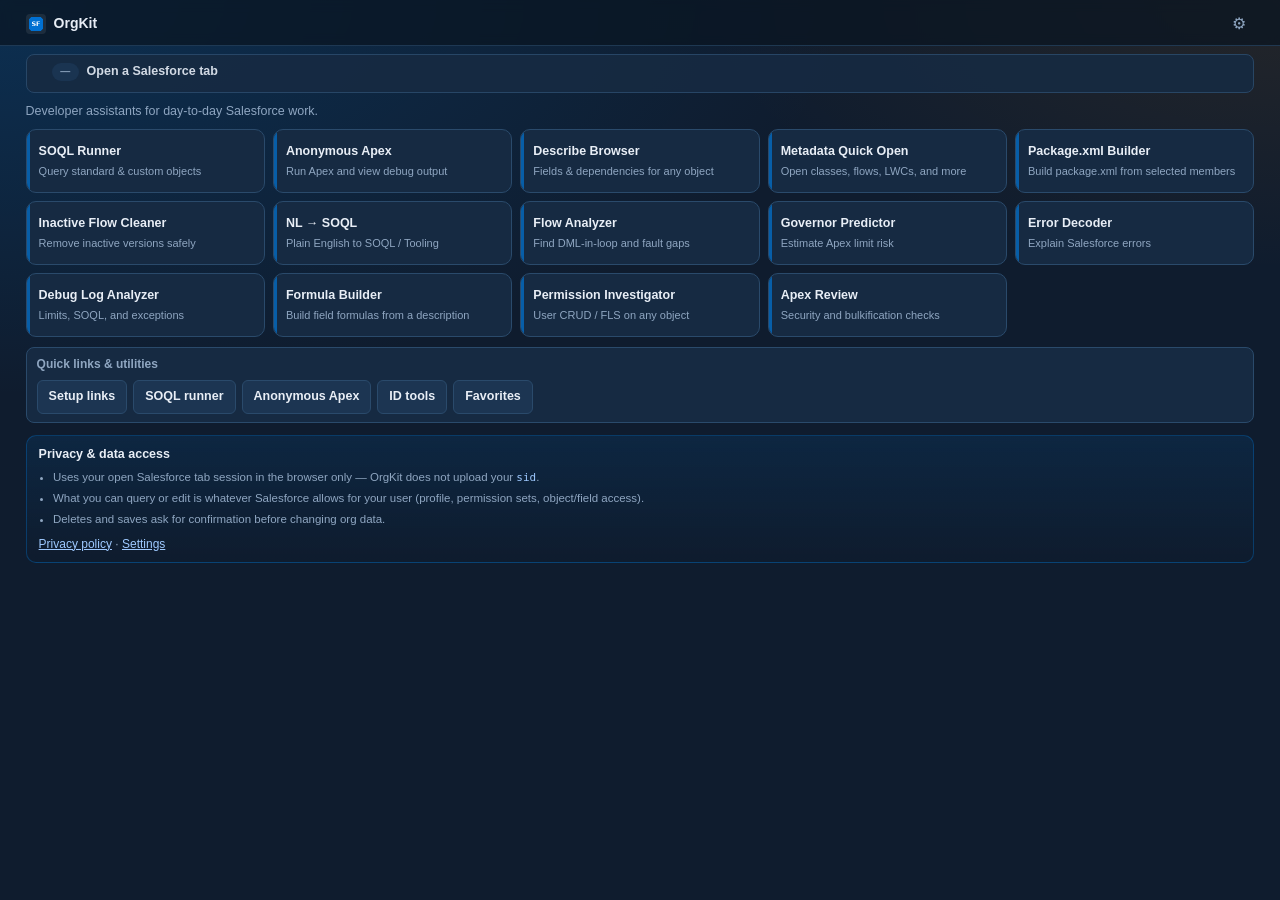
==== extension/app/index.html @ 4323278f "Open OrgKit from app/index.html instead of popup/popup.html. Gives a cleaner chrome-extension URL an" ====
<!DOCTYPE html>
<html lang="en">
<head>
  <meta charset="UTF-8" />
  <meta name="viewport" content="width=device-width, initial-scale=1" />
  <title>OrgKit</title>
  <link rel="icon" href="../icons/icon32.png" />
  <link rel="stylesheet" href="app.css" />
</head>
<body>
  <header class="header">
    <button type="button" class="icon-btn hidden" id="backBtn" title="Back">←</button>
    <div class="brand">
      <img src="../icons/icon32.png" alt="" width="20" height="20" />
      <span id="headerTitle">OrgKit</span>
    </div>
    <button type="button" class="icon-btn" id="openOptions" title="Settings">⚙</button>
  </header>

  <section id="orgBanner" class="org-banner muted">
    <div class="org-top">
      <span id="envPill" class="pill">—</span>
      <span id="orgHost" class="org-host">Open a Salesforce tab</span>
    </div>
    <div id="orgMeta" class="org-meta"></div>
  </section>

  <!-- HOME HUB -->
  <section id="view-home" class="view active">
    <p class="lede">Developer assistants for day-to-day Salesforce work.</p>
    <div class="feature-grid" id="featureGrid"></div>
    <div class="extras">
      <div class="label" style="margin-top:0">Quick links &amp; utilities</div>
      <div class="util-row">
        <button type="button" class="btn" data-open="links">Setup links</button>
        <button type="button" class="btn" data-open="soql-run">SOQL runner</button>
        <button type="button" class="btn" data-open="anon-apex">Anonymous Apex</button>
        <button type="button" class="btn" data-open="ids">ID tools</button>
        <button type="button" class="btn" data-open="favs">Favorites</button>
      </div>
    </div>
    <div class="trust-card">
      <strong>Privacy &amp; data access</strong>
      <ul>
        <li>Uses your open Salesforce tab session in the browser only — OrgKit does not upload your <code>sid</code>.</li>
        <li>What you can query or edit is whatever Salesforce allows for your user (profile, permission sets, object/field access).</li>
        <li>Deletes and saves ask for confirmation before changing org data.</li>
      </ul>
      <p class="trust-links">
        <a href="../privacy.html" target="_blank" rel="noopener">Privacy policy</a>
        ·
        <button type="button" class="linkish" id="homeOpenSettings">Settings</button>
      </p>
    </div>
  </section>

  <!-- FEATURE: NL SOQL -->
  <section id="view-nl-soql" class="view">
    <div class="row wrap" style="margin-bottom:8px">
      <label class="label tight" for="nlApiMode">API</label>
      <select id="nlApiMode" class="select" title="Standard objects / custom metadata, or Tooling API">
        <option value="rest">Standard / CMDT</option>
        <option value="tooling">Tooling API</option>
      </select>
    </div>
    <label class="label" for="nlInput">Describe the data you need</label>
    <textarea id="nlInput" class="textarea" rows="3" placeholder="Show recent records for an object"></textarea>
    <p class="hint">
      Works with standard objects, custom objects (__c), and custom metadata (__mdt). Tooling mode matches ApexClass, FlowDefinition, Flow versions, and other Tooling entities. Results respect your Salesforce permissions.
    </p>
    <div class="row">
      <button type="button" class="btn primary" id="genSoql">Generate SOQL</button>
      <button type="button" class="btn" id="runGenSoql">Run</button>
      <button type="button" class="btn" id="copyGenSoql">Copy SOQL</button>
    </div>
    <pre id="nlSoqlOut" class="result"></pre>
    <div id="nlQueryPanel" class="query-panel hidden" data-query-panel="nl">
      <div class="query-toolbar">
        <span class="query-meta" data-query-meta></span>
        <button type="button" class="btn" data-export="sheets">Copy for Sheets</button>
        <button type="button" class="btn" data-export="excel">Export Excel</button>
        <button type="button" class="btn ghost" data-export="csv">CSV</button>
        <button type="button" class="btn ghost" data-export="json">JSON</button>
      </div>
      <div class="query-table-wrap" data-query-table></div>
    </div>
    <div id="nlQueryStatus" class="query-status"></div>
  </section>

  <!-- FEATURE: Flow Analyzer -->
  <section id="view-flow" class="view">
    <div class="row">
      <button type="button" class="btn primary" id="loadFlows">Load flows from org</button>
      <button type="button" class="btn" id="analyzeFlowPaste">Analyze paste</button>
    </div>
    <textarea id="flowPaste" class="textarea" rows="4" placeholder="Optional: paste Flow JSON/XML metadata"></textarea>
    <div id="flowOut" class="report"></div>
  </section>

  <!-- FEATURE: Governor -->
  <section id="view-governor" class="view">
    <div class="row wrap">
      <button type="button" class="btn" id="loadOrgLimits">Load org limits</button>
      <span id="orgLimitsStatus" class="hint" style="margin:0"></span>
    </div>
    <div id="orgLimitsOut" class="report"></div>
    <label class="label" for="govInput">Paste Apex (or describe the transaction)</label>
    <textarea id="govInput" class="textarea" rows="8" placeholder="for (SObject record : records) {&#10;  List&lt;SObject&gt; related = [SELECT Id FROM Related__c WHERE ParentId__c = :record.Id];&#10;}"></textarea>
    <button type="button" class="btn primary block" id="runGovernor">Predict code limits</button>
    <div id="govOut" class="report"></div>
  </section>

  <!-- FEATURE: Error Decoder -->
  <section id="view-errors" class="view">
    <label class="label" for="errInput">Paste Salesforce error</label>
    <textarea id="errInput" class="textarea" rows="5" placeholder="System.DmlException: Update failed... UNABLE_TO_LOCK_ROW..."></textarea>
    <div class="row">
      <button type="button" class="btn primary" id="decodeErr">Decode</button>
      <button type="button" class="btn" id="decodeErrAi">Decode + AI</button>
    </div>
    <div id="errOut" class="report"></div>
  </section>

  <!-- FEATURE: Debug Log -->
  <section id="view-logs" class="view">
    <label class="label" for="logInput">Paste debug log</label>
    <textarea id="logInput" class="textarea" rows="8" placeholder="64.0 APEX_CODE,DEBUG;...&#10;Number of SOQL queries: 42 out of 100"></textarea>
    <button type="button" class="btn primary block" id="analyzeLog">Analyze log</button>
    <div id="logOut" class="report"></div>
  </section>

  <!-- FEATURE: Formula -->
  <section id="view-formula" class="view">
    <label class="label" for="formulaInput">Describe the formula</label>
    <textarea id="formulaInput" class="textarea" rows="3" placeholder="Checkbox true when status is open or priority is high"></textarea>
    <div class="row">
      <button type="button" class="btn primary" id="buildFormula">Build</button>
      <button type="button" class="btn" id="copyFormula">Copy</button>
    </div>
    <pre id="formulaOut" class="result"></pre>
    <div id="formulaHelpers" class="helpers"></div>
  </section>

  <!-- FEATURE: Permissions -->
  <section id="view-perms" class="view">
    <label class="label" for="permUser">Username or User Id</label>
    <input id="permUser" class="input" placeholder="user@example.com" />
    <label class="label" for="permObject">Object API name</label>
    <input id="permObject" class="input" list="permObjectList" placeholder="Standard or custom object API name" autocomplete="off" />
    <datalist id="permObjectList"></datalist>
    <p class="hint">Supports standard and custom objects (__c). Type to search the org object list.</p>
    <button type="button" class="btn primary block" id="investigatePerms">Investigate</button>
    <div id="permOut" class="report"></div>
  </section>

  <!-- FEATURE: Apex Review -->
  <section id="view-apex" class="view">
    <label class="label" for="apexClassSearch">Load class from org</label>
    <div class="row">
      <input type="search" id="apexClassSearch" class="input grow" placeholder="Search Apex class name…" />
      <button type="button" class="btn" id="searchApexClasses">Search</button>
    </div>
    <div id="apexClassList" class="package-members"></div>
    <div id="apexClassStatus" class="hint"></div>
    <label class="label" for="apexInput">Apex source</label>
    <textarea id="apexInput" class="textarea" rows="8" placeholder="Select a class above, or paste Apex here…"></textarea>
    <button type="button" class="btn primary block" id="reviewApex">Review</button>
    <div id="apexOut" class="report"></div>
  </section>

  <!-- FEATURE: Describe Browser -->
  <section id="view-describe" class="view">
    <div class="row" style="position:relative">
      <div class="soql-editor grow" style="flex:1;min-width:0">
        <input type="search" id="describeObjectSearch" class="input grow" list="describeObjectList" placeholder="Search standard or custom object…" autocomplete="off" style="width:100%" />
        <div id="describeObjectSuggest" class="soql-suggest hidden" role="listbox" aria-label="Object suggestions"></div>
      </div>
      <button type="button" class="btn primary" id="loadDescribe">Describe</button>
    </div>
    <datalist id="describeObjectList"></datalist>
    <p class="hint" id="describeObjectHint">Loads all org objects (including custom __c / __mdt). Search by API name or label.</p>
    <input type="search" id="describeFieldFilter" class="input" placeholder="Filter fields…" style="margin-top:8px" />
    <div id="describeSummary" class="hint"></div>
    <div id="describeFields" class="describe-list"></div>
    <div id="describeDetail" class="report"></div>
    <div id="describeDependent" class="report"></div>
  </section>

  <!-- FEATURE: Metadata Quick Open -->
  <section id="view-meta-open" class="view">
    <label class="label" for="metaType">Type (optional)</label>
    <select id="metaType" class="select block-select"></select>
    <label class="label" for="metaQuery">Search name</label>
    <div class="row">
      <input type="search" id="metaQuery" class="input grow" placeholder="Class, flow, LWC, or other metadata name…" />
      <button type="button" class="btn primary" id="searchMeta">Search</button>
    </div>
    <div id="metaResults" class="report"></div>
  </section>

  <!-- FEATURE: Package.xml Builder -->
  <section id="view-package" class="view">
    <p class="hint">Select metadata members, then generate a deployable <code>package.xml</code>.</p>
    <label class="label" for="packageType">Metadata type</label>
    <div class="row">
      <select id="packageType" class="select grow-select"></select>
      <button type="button" class="btn primary" id="loadPackageMembers">Load</button>
    </div>
    <input type="search" id="packageMemberFilter" class="input" placeholder="Filter members…" style="margin-top:8px" />
    <div id="packageMembers" class="package-members"></div>
    <div class="row wrap">
      <button type="button" class="btn" id="clearPackageSel">Clear selection</button>
      <button type="button" class="btn primary" id="genPackageXml">Generate package.xml</button>
      <button type="button" class="btn" id="copyPackageXml">Copy</button>
    </div>
    <div id="packageSelection" class="hint"></div>
    <pre id="packageXmlOut" class="result"></pre>
  </section>

  <!-- FEATURE: Inactive Flow Cleaner -->
  <section id="view-flow-clean" class="view">
    <p class="hint">
      Inactive flow versions (Draft / Obsolete / InvalidDraft) often block field deletion.
      Load them, optionally filter by field API name, then delete selected versions.
      <strong>Active versions are never deleted.</strong>
    </p>
    <label class="label" for="flowCleanObject">Object API (optional)</label>
    <input id="flowCleanObject" class="input" placeholder="MyObject__c" />
    <label class="label" for="flowCleanField">Field API name to find in flows (optional)</label>
    <input id="flowCleanField" class="input" placeholder="My_Field__c or MyObject__c.My_Field__c" />
    <div class="row wrap">
      <button type="button" class="btn primary" id="loadInactiveFlows">Load inactive versions</button>
      <button type="button" class="btn" id="scanFlowFieldRefs">Load + scan field refs</button>
    </div>
    <input type="search" id="flowCleanFilter" class="input" placeholder="Filter list…" style="margin-top:8px" />
    <div id="flowCleanList" class="package-members"></div>
    <div class="row wrap">
      <button type="button" class="btn" id="selectAllInactiveFlows">Select all</button>
      <button type="button" class="btn" id="clearInactiveFlows">Clear</button>
      <button type="button" class="btn danger" id="deleteInactiveFlows">Delete selected</button>
    </div>
    <div id="flowCleanStatus" class="hint"></div>
    <div id="flowCleanOut" class="report"></div>
  </section>

  <!-- UTIL: Links -->
  <section id="view-links" class="view">
    <input type="search" id="linkSearch" class="input" placeholder="Filter quick links…" autocomplete="off" />
    <div id="linkList" class="link-list"></div>
  </section>

  <!-- UTIL: SOQL runner + saved library -->
  <section id="view-soql-run" class="view">
    <div class="row wrap" style="margin-bottom:8px">
      <label class="label tight" for="soqlApiMode">API</label>
      <select id="soqlApiMode" class="select" title="Standard data objects or Tooling API metadata objects">
        <option value="rest">Standard objects</option>
        <option value="tooling">Tooling API</option>
      </select>
      <input
        type="search"
        id="soqlObjectHint"
        class="input grow"
        list="soqlObjectList"
        placeholder="Object API name"
        autocomplete="off"
      />
      <datalist id="soqlObjectList"></datalist>
      <button type="button" class="btn" id="soqlLoadFields" title="Load fields for autocomplete">Load fields</button>
    </div>
    <p class="hint" id="soqlAssistHint">Field suggestions appear as you type. Standard mode includes custom objects (__c) and custom metadata (__mdt). Use Tooling for metadata entities.</p>
    <label class="label" for="soqlInput">SOQL</label>
    <div class="soql-editor">
      <textarea id="soqlInput" class="textarea" rows="5" placeholder="SELECT Id, Name FROM MyObject__c LIMIT 10" spellcheck="false"></textarea>
      <div id="soqlSuggest" class="soql-suggest hidden" role="listbox" aria-label="Field suggestions"></div>
    </div>
    <div class="row wrap">
      <select id="apiVersion" class="select" title="API version"></select>
      <button type="button" class="btn primary" id="runSoql">Run query</button>
      <button type="button" class="btn" id="saveSoqlBtn">Save to library</button>
    </div>
    <div class="row wrap">
      <input type="text" id="soqlSaveName" class="input grow" placeholder="Name for saved query" maxlength="80" />
    </div>
    <div id="soqlQueryPanel" class="query-panel hidden" data-query-panel="soql">
      <div class="query-toolbar">
        <span class="query-meta" data-query-meta></span>
        <button type="button" class="btn" data-export="sheets">Copy for Sheets</button>
        <button type="button" class="btn" data-export="excel">Export Excel</button>
        <button type="button" class="btn ghost" data-export="csv">CSV</button>
        <button type="button" class="btn ghost" data-export="json">JSON</button>
      </div>
      <div class="query-table-wrap" data-query-table></div>
    </div>
    <div id="soqlQueryStatus" class="query-status"></div>

    <div class="label">Saved SOQL library</div>
    <p class="hint" id="soqlLibraryHint">Pinned and recent queries for this org. Stored locally in the browser — never includes session.</p>
    <input type="search" id="soqlLibraryFilter" class="input" placeholder="Filter saved queries…" />
    <div id="soqlLibraryList" class="package-members"></div>
  </section>

  <!-- FEATURE: Anonymous Apex -->
  <section id="view-anon-apex" class="view">
    <p class="hint">
      Runs Apex with your current org session via Tooling <code>executeAnonymous</code>.
      Debug lines need an active Trace Flag; then use Fetch debug log.
    </p>
    <label class="label" for="apexSnippet">Snippet</label>
    <select id="apexSnippet" class="select block-select"></select>
    <label class="label" for="anonApexInput">Anonymous Apex</label>
    <textarea id="anonApexInput" class="textarea" rows="10" placeholder="System.debug('hello');"></textarea>
    <div class="row wrap">
      <button type="button" class="btn primary" id="runAnonApex">Execute</button>
      <button type="button" class="btn" id="fetchAnonDebug">Fetch debug log</button>
      <button type="button" class="btn ghost" id="copyAnonApex">Copy Apex</button>
    </div>
    <div id="anonApexResult" class="report"></div>
    <pre id="anonApexDebug" class="result dim"></pre>
  </section>

  <!-- UTIL: IDs -->
  <section id="view-ids" class="view">
    <div class="row">
      <input type="text" id="idInput" class="input grow" placeholder="001…" spellcheck="false" />
      <button type="button" class="btn primary" id="openRecord">Open</button>
    </div>
    <div id="idInfo" class="id-info"></div>
    <div class="row wrap">
      <button type="button" class="btn" id="copy15">Copy 15</button>
      <button type="button" class="btn" id="copy18">Copy 18</button>
      <button type="button" class="btn" id="scanPageIds">Scan page</button>
    </div>
    <ul id="scannedIds" class="scanned"></ul>
  </section>

  <!-- UTIL: Favs -->
  <section id="view-favs" class="view">
    <div class="row"><input type="text" id="favLabel" class="input grow" placeholder="Label" /></div>
    <div class="row">
      <input type="text" id="favPath" class="input grow" placeholder="Path or full URL" />
      <button type="button" class="btn primary" id="addFav">Add</button>
    </div>
    <ul id="favList" class="fav-list"></ul>
    <button type="button" class="btn block" id="saveCurrent">Save current page</button>
  </section>

  <!-- Record detail / edit drawer -->
  <div id="recordDrawer" class="record-drawer hidden" aria-hidden="true">
    <div class="record-drawer-backdrop" data-record-close></div>
    <div class="record-drawer-panel" role="dialog" aria-labelledby="recordDrawerTitle">
      <div class="record-drawer-header">
        <div>
          <div class="label" id="recordDrawerTitle">Record</div>
          <div class="hint" id="recordDrawerSub"></div>
        </div>
        <button type="button" class="btn ghost" data-record-close title="Close">Close</button>
      </div>
      <div class="record-drawer-actions row wrap">
        <button type="button" class="btn" id="recordOpenSf">Open in Salesforce</button>
        <button type="button" class="btn primary" id="recordSave">Save changes</button>
        <button type="button" class="btn danger" id="recordDelete">Delete</button>
      </div>
      <div id="recordDrawerStatus" class="query-status"></div>
      <input type="search" id="recordFieldFilter" class="input" placeholder="Filter fields…" />
      <div id="recordFieldList" class="record-field-list"></div>
    </div>
  </div>

  <script type="module" src="app.js"></script>
</body>
</html>
---- extension/app/app.css ----
:root {
  --bg: #0f1c2e;
  --surface: #162a42;
  --surface-2: #1c3552;
  --ink: #e8eef6;
  --text: #e8eef6;
  --muted: #8fa6c1;
  --border: #2a4a6b;
  --border-strong: #3d6a96;
  --accent: #0176d3;
  --accent-hover: #1b96ff;
  --accent-soft: rgba(1, 118, 211, 0.22);
  --prod: #2e844a;
  --sandbox: #dd7a01;
  --danger: #c23934;
  --warn: #dd7a01;
  --ok: #2e844a;
  --radius: 8px;
  --shadow: 0 1px 3px rgba(0, 0, 0, 0.25);
  --font: "Segoe UI Variable", "Segoe UI", "Helvetica Neue", sans-serif;
  --mono: "Cascadia Mono", "IBM Plex Mono", "Consolas", monospace;
}

* { box-sizing: border-box; }

/* Toolbar popup default size (Chrome action popup). */
html {
  width: 800px;
  height: 600px;
}

html,
body {
  margin: 0;
  font-family: var(--font);
  font-size: 13px;
  line-height: 1.4;
  color: var(--text);
  background:
    radial-gradient(120% 80% at 0% 0%, rgba(1, 118, 211, 0.22), transparent 55%),
    radial-gradient(90% 60% at 100% 0%, rgba(221, 122, 1, 0.1), transparent 50%),
    var(--bg);
}

body {
  width: 100%;
  height: 100%;
  min-height: 600px;
  overflow: hidden;
  display: flex;
  flex-direction: column;
}

html.shell-wide {
  width: 100% !important;
  height: 100% !important;
}
html.shell-wide,
html.shell-wide body {
  min-height: 100vh;
}
html.shell-wide body {
  height: auto;
  overflow: auto;
}
html.shell-wide .feature-grid {
  grid-template-columns: repeat(auto-fill, minmax(220px, 1fr));
}
html.shell-wide .org-banner,
html.shell-wide .header,
html.shell-wide .view {
  padding-left: clamp(14px, 2vw, 28px);
  padding-right: clamp(14px, 2vw, 28px);
}
html.shell-wide .org-banner {
  margin-left: clamp(14px, 2vw, 28px);
  margin-right: clamp(14px, 2vw, 28px);
}
html.shell-wide .query-table-wrap,
html.shell-wide .describe-list,
html.shell-wide .package-members,
html.shell-wide .link-list {
  max-height: min(55vh, 520px);
}

/* Fallback when CSS alone can see a wide viewport (full tab). */
@media (min-width: 820px) {
  html {
    width: 100%;
    height: auto;
    min-height: 100%;
  }
  body {
    min-height: 100vh;
    height: auto;
    overflow: auto;
  }
  .feature-grid {
    grid-template-columns: repeat(auto-fill, minmax(220px, 1fr));
  }
}

.header {
  flex: 0 0 auto;
  display: flex;
  align-items: center;
  gap: 8px;
  padding: 10px 14px 8px;
  background: rgba(10, 21, 34, 0.72);
  border-bottom: 1px solid rgba(42, 74, 107, 0.65);
  backdrop-filter: blur(6px);
}

.brand {
  display: flex;
  align-items: center;
  gap: 8px;
  font-weight: 700;
  flex: 1;
  min-width: 0;
  color: var(--text);
}

.brand img {
  border-radius: 4px;
  background: rgba(255, 255, 255, 0.08);
  padding: 2px;
}

.brand span {
  overflow: hidden;
  text-overflow: ellipsis;
  white-space: nowrap;
  font-size: 14px;
}

.icon-btn {
  border: 0;
  background: transparent;
  color: var(--muted);
  cursor: pointer;
  font-size: 16px;
  padding: 4px 8px;
  border-radius: 6px;
}
.icon-btn:hover { background: var(--surface); color: var(--text); }
.hidden { display: none !important; }

.org-banner {
  flex: 0 0 auto;
  margin: 8px 14px 0;
  padding: 8px 10px;
  border-radius: var(--radius);
  background: var(--surface);
  border: 1px solid var(--border);
}
.org-banner.muted { opacity: 0.9; }
.org-top { display: flex; align-items: center; gap: 8px; min-width: 0; }
.org-host {
  overflow: hidden;
  text-overflow: ellipsis;
  white-space: nowrap;
  font-weight: 650;
  font-size: 12.5px;
}
.org-meta { margin-top: 3px; color: var(--muted); font-size: 11.5px; line-height: 1.3; word-break: break-all; }

.pill {
  flex-shrink: 0;
  display: inline-flex;
  padding: 2px 8px;
  border-radius: 999px;
  font-size: 10px;
  font-weight: 700;
  text-transform: uppercase;
  letter-spacing: 0.04em;
  background: var(--surface-2);
  color: var(--muted);
}
.pill.prod { background: rgba(46, 132, 74, 0.2); color: #3ba755; }
.pill.sandbox { background: rgba(221, 122, 1, 0.2); color: #f5a623; }
.pill.deved { background: rgba(1, 118, 211, 0.2); color: #1b96ff; }

.view {
  display: none;
  flex: 1 1 auto;
  min-height: 0;
  padding: 10px 14px 14px;
  overflow: auto;
}
.view.active { display: block; }

.lede {
  margin: 0 0 8px;
  color: var(--muted);
  font-size: 12.5px;
}

.trust-card {
  margin: 12px 0 0;
  padding: 10px 12px;
  border: 1px solid rgba(1, 118, 211, 0.35);
  border-radius: 10px;
  background: linear-gradient(180deg, rgba(1, 118, 211, 0.12), rgba(15, 28, 46, 0.35));
}
.trust-card strong {
  display: block;
  font-size: 12.5px;
  margin-bottom: 6px;
  color: var(--text);
}
.trust-card ul {
  margin: 0;
  padding-left: 1.1rem;
  color: var(--muted);
  font-size: 11.5px;
  line-height: 1.45;
}
.trust-card li + li { margin-top: 4px; }
.trust-card code {
  font-family: var(--mono);
  font-size: 11px;
  color: #9ec9ff;
}
.trust-links {
  margin: 8px 0 0;
  font-size: 12px;
  color: var(--muted);
}
.trust-links a,
button.linkish {
  color: #9ec9ff;
  background: none;
  border: 0;
  padding: 0;
  font: inherit;
  cursor: pointer;
  text-decoration: underline;
}
button.linkish:hover,
.trust-links a:hover {
  color: #cfe4ff;
}

.feature-grid {
  display: grid;
  grid-template-columns: repeat(3, minmax(0, 1fr));
  gap: 8px;
  width: 100%;
}

.feature-card {
  position: relative;
  text-align: left;
  border: 1px solid var(--border);
  background: var(--surface);
  color: var(--text);
  border-radius: 10px;
  padding: 10px 10px 10px 12px;
  cursor: pointer;
  font: inherit;
  transition: border-color 0.15s ease, transform 0.15s ease, background 0.15s ease;
  overflow: hidden;
  min-height: 64px;
}
.feature-card::before {
  content: "";
  position: absolute;
  left: 0;
  top: 0;
  bottom: 0;
  width: 3px;
  background: var(--accent);
  opacity: 0.7;
}
.feature-card:hover {
  border-color: var(--accent);
  background: var(--surface-2);
  transform: translateY(-1px);
}
.feature-card:focus-visible {
  outline: 2px solid var(--accent);
  outline-offset: 1px;
}
.feature-card strong {
  display: block;
  font-size: 12.5px;
  margin-bottom: 3px;
}
.feature-card span {
  display: block;
  color: var(--muted);
  font-size: 11px;
  line-height: 1.3;
}

.extras {
  margin-top: 10px;
  color: var(--muted);
  background: var(--surface);
  border: 1px solid var(--border);
  border-radius: var(--radius);
  padding: 8px 10px;
}
.extras summary {
  cursor: pointer;
  font-weight: 650;
  color: var(--text);
  font-size: 12.5px;
}
.util-row { display: flex; flex-wrap: wrap; gap: 6px; margin-top: 8px; }

.label {
  display: block;
  margin: 8px 0 4px;
  color: var(--muted);
  font-size: 12px;
  font-weight: 650;
}
.label:first-child { margin-top: 0; }

.input, .textarea, .select {
  width: 100%;
  border: 1px solid var(--border);
  background: var(--surface);
  color: var(--text);
  border-radius: 6px;
  padding: 8px 10px;
  font: inherit;
}
.textarea {
  font-family: var(--mono);
  font-size: 12px;
  resize: vertical;
  min-height: 88px;
  line-height: 1.4;
}
.input:focus, .textarea:focus, .select:focus {
  outline: 2px solid rgba(1, 118, 211, 0.45);
  border-color: var(--accent);
}

.row { display: flex; gap: 6px; align-items: center; margin-top: 8px; flex-wrap: wrap; }
.row.wrap { flex-wrap: wrap; }
.grow { flex: 1; min-width: 0; }

.btn {
  border: 1px solid var(--border);
  background: var(--surface-2);
  color: var(--text);
  border-radius: 6px;
  padding: 7px 11px;
  font: inherit;
  font-weight: 650;
  font-size: 12.5px;
  cursor: pointer;
  white-space: nowrap;
}
.btn:hover { border-color: var(--accent-hover); }
.btn:focus-visible {
  outline: 2px solid var(--accent);
  outline-offset: 1px;
}
.btn.primary {
  background: var(--accent);
  border-color: var(--accent);
  color: #fff;
}
.btn.primary:hover { background: var(--accent-hover); border-color: var(--accent-hover); }
.btn.ghost {
  background: transparent;
  border-color: transparent;
  color: var(--accent-hover);
}
.btn.ghost:hover {
  background: var(--accent-soft);
}
.btn.block { width: 100%; margin-top: 8px; }
.btn.danger {
  background: rgba(194, 57, 52, 0.25);
  border-color: rgba(194, 57, 52, 0.7);
  color: #ffb4b0;
}
.btn.danger:hover { border-color: #ff8a85; }
.btn:disabled {
  opacity: 0.5;
  cursor: not-allowed;
}

.result {
  margin: 8px 0 0;
  padding: 10px;
  max-height: 220px;
  overflow: auto;
  background: #0a1522;
  border: 1px solid var(--border);
  border-radius: 6px;
  font-family: var(--mono);
  font-size: 11px;
  white-space: pre-wrap;
  word-break: break-word;
  color: #b7d0ea;
}
.result.dim { opacity: 0.85; max-height: 160px; }
.result.is-error {
  border-color: rgba(194, 57, 52, 0.85);
  background: rgba(194, 57, 52, 0.12);
  color: #ffb4b0;
}
.result.is-ok {
  border-color: rgba(1, 118, 211, 0.45);
}
.result.is-busy {
  border-color: rgba(221, 122, 1, 0.55);
  color: #f5d19a;
}

.query-panel {
  margin-top: 10px;
  border: 1px solid var(--border);
  border-radius: var(--radius);
  background: var(--surface);
  overflow: hidden;
  min-height: 220px;
  display: flex;
  flex-direction: column;
}
.query-toolbar {
  display: flex;
  flex-wrap: wrap;
  gap: 6px;
  align-items: center;
  padding: 8px 10px;
  background: var(--surface-2);
  border-bottom: 1px solid var(--border);
  flex: 0 0 auto;
}
.query-meta {
  flex: 1;
  min-width: 140px;
  color: var(--muted);
  font-size: 11.5px;
  font-weight: 600;
}
.query-table-wrap {
  flex: 1 1 auto;
  min-height: 160px;
  max-height: 320px;
  overflow: auto;
  background: #0a1522;
}
.query-table {
  width: 100%;
  border-collapse: collapse;
  font-size: 12px;
}
.query-table th,
.query-table td {
  padding: 7px 10px;
  border-bottom: 1px solid rgba(42, 74, 107, 0.55);
  text-align: left;
  vertical-align: top;
  white-space: nowrap;
  max-width: 240px;
  overflow: hidden;
  text-overflow: ellipsis;
}
.query-table th {
  position: sticky;
  top: 0;
  background: #13263c;
  color: #d5e6f7;
  font-weight: 700;
  font-size: 11px;
  letter-spacing: 0.02em;
  z-index: 1;
}
.query-table tr:hover td { background: rgba(28, 53, 82, 0.55); }
.query-table td { color: #b7d0ea; }
.query-table td.actions {
  white-space: nowrap;
  min-width: 140px;
}
.query-table a.record-id-link {
  color: var(--accent-hover);
  font-family: var(--mono);
  font-size: 11.5px;
  text-decoration: none;
}
.query-table a.record-id-link:hover { text-decoration: underline; }
.query-table .row-actions {
  display: inline-flex;
  gap: 4px;
  flex-wrap: wrap;
}
.query-table .row-actions .btn {
  padding: 3px 7px;
  font-size: 11px;
}

.record-drawer {
  position: fixed;
  inset: 0;
  z-index: 80;
  display: flex;
  justify-content: flex-end;
}
.record-drawer.hidden { display: none; }
.record-drawer-backdrop {
  position: absolute;
  inset: 0;
  background: rgba(4, 12, 22, 0.55);
}
.record-drawer-panel {
  position: relative;
  width: min(440px, 100%);
  height: 100%;
  background: var(--bg);
  border-left: 1px solid var(--border);
  box-shadow: -12px 0 40px rgba(0, 0, 0, 0.35);
  display: flex;
  flex-direction: column;
  padding: 12px 14px 18px;
  overflow: hidden;
}
.record-drawer-header {
  display: flex;
  justify-content: space-between;
  gap: 10px;
  align-items: flex-start;
}
.record-drawer-actions { margin-top: 8px; }
.record-field-list {
  margin-top: 8px;
  flex: 1;
  overflow: auto;
  border: 1px solid var(--border);
  border-radius: 8px;
  background: var(--surface);
}
.record-field {
  display: grid;
  grid-template-columns: minmax(110px, 38%) 1fr;
  gap: 8px;
  padding: 8px 10px;
  border-bottom: 1px solid rgba(42, 74, 107, 0.35);
  align-items: start;
}
.record-field:last-child { border-bottom: 0; }
.record-field label {
  font-size: 11.5px;
  color: var(--muted);
  word-break: break-word;
}
.record-field label strong {
  display: block;
  color: var(--text);
  font-size: 12px;
  font-weight: 650;
}
.record-field .field-ro {
  font-family: var(--mono);
  font-size: 11.5px;
  color: #b7d0ea;
  white-space: pre-wrap;
  word-break: break-word;
}
.record-field input,
.record-field select,
.record-field textarea {
  width: 100%;
  font: inherit;
  font-size: 12px;
  color: var(--text);
  background: var(--surface-2);
  border: 1px solid var(--border);
  border-radius: 6px;
  padding: 6px 8px;
}
.record-field textarea { min-height: 56px; resize: vertical; }
.record-field.readonly { opacity: 0.92; }
.query-empty {
  padding: 18px 12px;
  color: var(--muted);
  font-size: 12px;
}
.query-status {
  margin-top: 6px;
  color: var(--muted);
  font-size: 11.5px;
  min-height: 1.2em;
  line-height: 1.4;
  white-space: pre-wrap;
  word-break: break-word;
}
.query-status.is-error {
  margin-top: 8px;
  padding: 8px 10px;
  border-radius: 8px;
  border: 1px solid rgba(194, 57, 52, 0.75);
  background: rgba(194, 57, 52, 0.14);
  color: #ffb4b0;
  font-weight: 600;
}
.query-status.is-ok {
  color: #9dceb0;
}
.query-status.is-busy {
  color: #f5d19a;
}

.report {
  margin-top: 10px;
  display: flex;
  flex-direction: column;
  gap: 6px;
}

.finding {
  border: 1px solid var(--border);
  background: var(--surface);
  border-radius: 8px;
  padding: 8px 10px;
}
.finding.critical { border-color: rgba(194, 57, 52, 0.7); }
.finding.high { border-color: rgba(221, 122, 1, 0.7); }
.finding.medium { border-color: rgba(1, 118, 211, 0.45); }
.finding.info { border-color: var(--border); }
.finding .tag {
  display: inline-block;
  font-size: 10px;
  font-weight: 700;
  text-transform: uppercase;
  letter-spacing: 0.04em;
  margin-bottom: 4px;
  color: var(--muted);
}
.finding.critical .tag { color: #ff8a85; }
.finding.high .tag { color: #f5a623; }
.finding strong { display: block; margin-bottom: 2px; }
.finding p { margin: 0; color: var(--muted); font-size: 12px; }
.finding ul { margin: 4px 0 0; padding-left: 16px; color: var(--muted); }

.summary-bar {
  padding: 8px 10px;
  border-radius: 8px;
  background: var(--surface-2);
  border: 1px solid var(--border);
  font-weight: 650;
  font-size: 12px;
}

.meter {
  display: flex;
  align-items: center;
  gap: 8px;
  font-size: 12px;
}
.meter .bar {
  flex: 1;
  height: 6px;
  background: #0a1522;
  border-radius: 99px;
  overflow: hidden;
}
.meter .bar > i {
  display: block;
  height: 100%;
  background: var(--accent);
}
.meter.critical .bar > i { background: var(--danger); }
.meter.high .bar > i { background: var(--warn); }
.meter.low .bar > i, .meter.medium .bar > i { background: var(--accent); }

.checklist label {
  display: flex;
  gap: 8px;
  align-items: flex-start;
  padding: 6px 0;
  border-bottom: 1px solid rgba(42, 74, 107, 0.45);
  cursor: pointer;
}
.checklist label:last-child { border-bottom: 0; }

.helpers {
  margin-top: 8px;
  display: grid;
  gap: 4px;
}
.helpers code {
  font-family: var(--mono);
  font-size: 11px;
  color: #9ec9ff;
}

.hint { color: var(--muted); font-size: 12px; margin: 8px 0; }
.hint code {
  font-family: var(--mono);
  font-size: 11px;
  background: rgba(10, 21, 34, 0.55);
  padding: 1px 4px;
  border-radius: 4px;
}

.link-list { margin-top: 8px; max-height: none; height: calc(100% - 40px); overflow: auto; }
.group-title {
  margin: 10px 0 4px;
  color: var(--muted);
  font-size: 11px;
  font-weight: 700;
  text-transform: uppercase;
  letter-spacing: 0.06em;
}
.link-item {
  display: flex;
  width: 100%;
  text-align: left;
  border: 0;
  background: transparent;
  color: var(--text);
  padding: 7px 8px;
  border-radius: 6px;
  cursor: pointer;
  font: inherit;
}
.link-item:hover { background: var(--surface); color: var(--accent-hover); }

.id-info {
  margin-top: 8px;
  padding: 10px;
  background: var(--surface);
  border-radius: 6px;
  border: 1px solid var(--border);
  color: var(--muted);
  min-height: 48px;
}

.scanned, .fav-list {
  list-style: none;
  margin: 8px 0 0;
  padding: 0;
  max-height: 280px;
  overflow: auto;
  border: 1px solid var(--border);
  border-radius: 8px;
  background: var(--surface);
}
.scanned li, .fav-list li {
  display: flex;
  align-items: center;
  justify-content: space-between;
  gap: 6px;
  padding: 7px 10px;
  border-bottom: 1px solid rgba(42, 74, 107, 0.45);
}
.scanned li:last-child, .fav-list li:last-child { border-bottom: 0; }
.scanned li:hover, .fav-list li:hover { background: var(--surface-2); }
.scanned button, .fav-list button {
  border: 0;
  background: transparent;
  color: var(--accent-hover);
  cursor: pointer;
  font: inherit;
  font-size: 12px;
  font-weight: 650;
}
.fav-meta { overflow: hidden; text-overflow: ellipsis; white-space: nowrap; }
.select { width: auto; min-width: 72px; }
.block-select, .grow-select { width: 100%; margin-top: 0; }
.grow-select { flex: 1; min-width: 0; }

.describe-list, .package-members {
  margin-top: 8px;
  max-height: 280px;
  overflow: auto;
  border: 1px solid var(--border);
  border-radius: 8px;
  background: var(--surface);
}

.describe-item {
  display: flex;
  flex-direction: column;
  gap: 2px;
  width: 100%;
  text-align: left;
  border: 0;
  border-bottom: 1px solid rgba(42, 74, 107, 0.45);
  background: transparent;
  color: var(--text);
  padding: 8px 10px;
  cursor: pointer;
  font: inherit;
}
.describe-item:last-child { border-bottom: 0; }
.describe-item:hover { background: var(--surface-2); }
.describe-item span { color: var(--muted); font-size: 11px; }

.pkg-item {
  display: flex;
  gap: 8px;
  align-items: flex-start;
  padding: 7px 10px;
  border-bottom: 1px solid rgba(42, 74, 107, 0.35);
  cursor: pointer;
  margin: 0;
}
.pkg-item:last-child { border-bottom: 0; }
.pkg-item:hover { background: var(--surface-2); }

.soql-lib-item {
  display: flex;
  flex-wrap: wrap;
  gap: 8px;
  align-items: flex-start;
  justify-content: space-between;
}
.soql-lib-main {
  flex: 1 1 220px;
  min-width: 0;
}
.soql-lib-main strong {
  color: var(--text);
  font-size: 12.5px;
}
.soql-lib-main code {
  display: inline-block;
  margin-top: 4px;
  color: var(--muted);
  font-family: var(--mono);
  font-size: 11px;
  white-space: pre-wrap;
  word-break: break-word;
}
.soql-lib-actions {
  display: flex;
  flex-wrap: wrap;
  gap: 4px;
  flex: 0 0 auto;
}
.soql-lib-actions .btn {
  padding: 5px 8px;
  font-size: 11.5px;
}
.label.tight {
  margin: 0;
  white-space: nowrap;
}
.soql-editor {
  position: relative;
}
.soql-suggest {
  position: absolute;
  left: 0;
  right: 0;
  top: calc(100% - 2px);
  z-index: 40;
  max-height: 220px;
  overflow: auto;
  border: 1px solid var(--border);
  border-radius: 8px;
  background: var(--surface-2);
  box-shadow: 0 10px 28px rgba(0, 0, 0, 0.35);
}
.soql-suggest.hidden { display: none; }
.soql-suggest-item {
  display: flex;
  flex-direction: column;
  gap: 2px;
  width: 100%;
  text-align: left;
  border: 0;
  border-bottom: 1px solid rgba(42, 74, 107, 0.4);
  background: transparent;
  color: var(--text);
  padding: 8px 10px;
  cursor: pointer;
  font: inherit;
}
.soql-suggest-item:last-child { border-bottom: 0; }
.soql-suggest-item:hover,
.soql-suggest-item.active {
  background: rgba(56, 132, 255, 0.16);
}
.soql-suggest-item strong {
  font-family: var(--mono);
  font-size: 12px;
  font-weight: 650;
}
.soql-suggest-item span {
  color: var(--muted);
  font-size: 11px;
}
.inline-pre {
  margin: 6px 0 0;
  white-space: pre-wrap;
  word-break: break-word;
  font-family: var(--mono);
  font-size: 11px;
  color: #b7d0ea;
}

.dep-intro {
  margin: 6px 0 10px;
  line-height: 1.4;
}
.dep-panel {
  margin-top: 10px;
  display: flex;
  flex-direction: column;
  gap: 8px;
}
.dep-map {
  display: grid;
  grid-template-columns: 1fr auto 1fr;
  gap: 8px;
  align-items: stretch;
  padding: 10px;
  border: 1px solid var(--border);
  border-radius: 8px;
  background: var(--surface);
}
.dep-field {
  display: flex;
  flex-direction: column;
  gap: 2px;
  min-width: 0;
}
.dep-role {
  font-size: 10px;
  font-weight: 700;
  letter-spacing: 0.04em;
  text-transform: uppercase;
  color: var(--muted);
}
.dep-field strong {
  font-size: 13px;
  color: var(--text);
  overflow-wrap: anywhere;
}
.dep-field code {
  font-family: var(--mono);
  font-size: 11px;
  color: var(--muted);
  overflow-wrap: anywhere;
}
.dep-arrow {
  display: flex;
  align-items: center;
  justify-content: center;
  color: var(--muted);
  font-size: 16px;
  font-weight: 700;
  padding-top: 12px;
}
.dep-result {
  border: 1px solid var(--border);
  background: var(--surface);
  border-radius: 8px;
  padding: 10px;
}
.dep-result-title {
  margin: 0 0 8px;
  color: var(--text);
  font-size: 12.5px;
  line-height: 1.35;
}
.dep-count {
  display: inline-block;
  margin-left: 4px;
  padding: 1px 7px;
  border-radius: 999px;
  background: var(--surface-2);
  border: 1px solid var(--border);
  color: var(--muted);
  font-size: 11px;
  font-weight: 650;
}
.dep-empty {
  margin: 0;
  color: var(--muted);
  font-size: 12.5px;
  line-height: 1.4;
}
.dep-table-wrap {
  overflow: auto;
  border: 1px solid rgba(42, 74, 107, 0.45);
  border-radius: 6px;
}
.dep-table {
  width: 100%;
  border-collapse: collapse;
  font-size: 12px;
}
.dep-table th,
.dep-table td {
  padding: 7px 10px;
  text-align: left;
  vertical-align: top;
  border-bottom: 1px solid rgba(42, 74, 107, 0.35);
}
.dep-table th {
  background: var(--surface-2);
  color: var(--muted);
  font-size: 10.5px;
  font-weight: 700;
  letter-spacing: 0.03em;
  text-transform: uppercase;
  white-space: nowrap;
}
.dep-table td {
  color: var(--text);
}
.dep-table tr:last-child td {
  border-bottom: 0;
}
.dep-table code {
  font-family: var(--mono);
  font-size: 11.5px;
  color: #b7d0ea;
}
.dep-actions {
  margin-top: 8px;
}
@media (max-width: 560px) {
  .dep-map {
    grid-template-columns: 1fr;
  }
  .dep-arrow {
    padding: 0;
    justify-content: flex-start;
  }
}
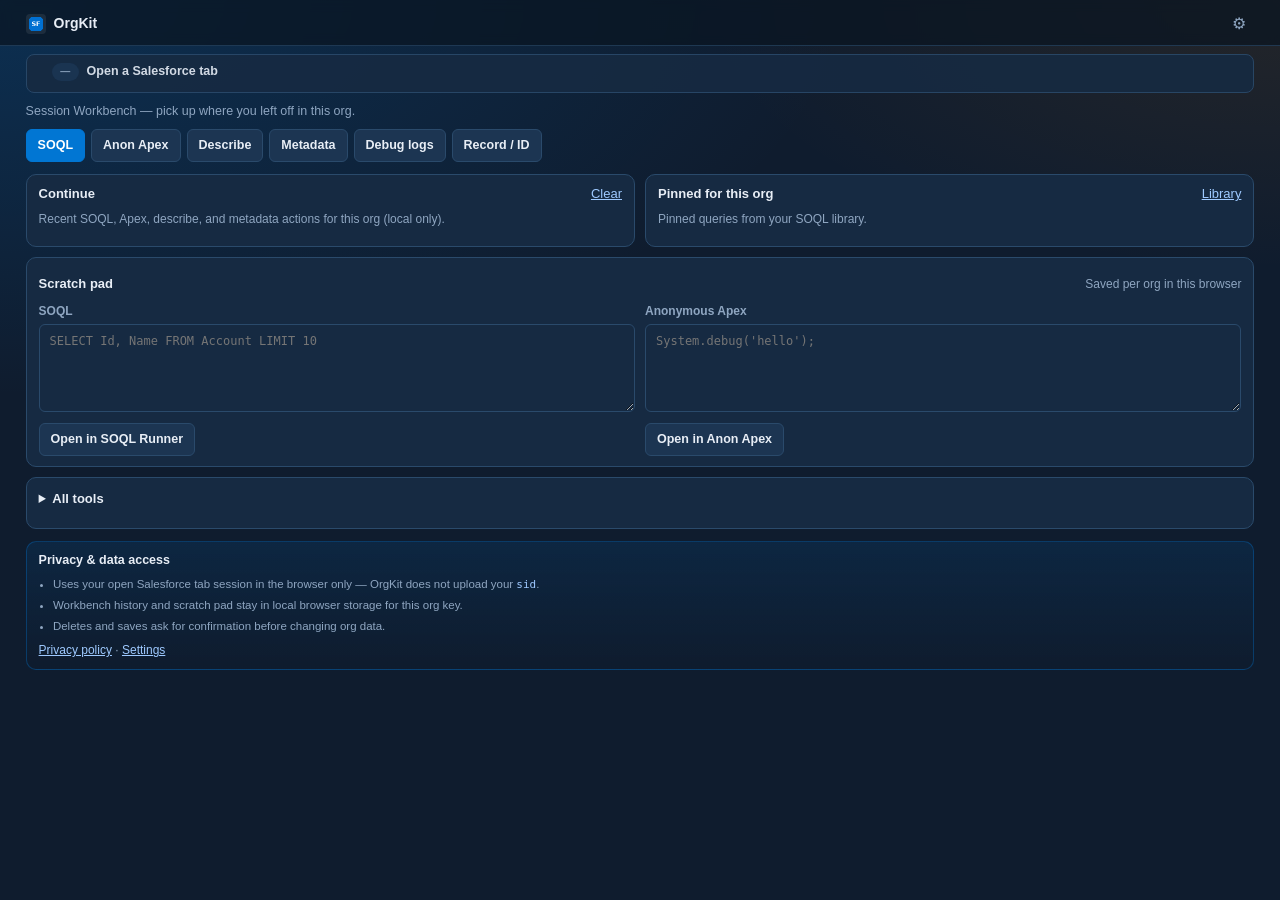
==== commit 6348516d: "Add OrgKit Session Workbench as default home (1.8.0) Replace the feature-grid landing page with a se" ====
--- a/extension/app/index.html
+++ b/extension/app/index.html
@@ -25,25 +25,77 @@
     <div id="orgMeta" class="org-meta"></div>
   </section>
 
-  <!-- HOME HUB -->
+  <!-- SESSION WORKBENCH (home) -->
   <section id="view-home" class="view active">
-    <p class="lede">Developer assistants for day-to-day Salesforce work.</p>
-    <div class="feature-grid" id="featureGrid"></div>
-    <div class="extras">
-      <div class="label" style="margin-top:0">Quick links &amp; utilities</div>
-      <div class="util-row">
-        <button type="button" class="btn" data-open="links">Setup links</button>
-        <button type="button" class="btn" data-open="soql-run">SOQL runner</button>
-        <button type="button" class="btn" data-open="anon-apex">Anonymous Apex</button>
-        <button type="button" class="btn" data-open="ids">ID tools</button>
-        <button type="button" class="btn" data-open="favs">Favorites</button>
-      </div>
-    </div>
+    <p class="lede">Session Workbench — pick up where you left off in this org.</p>
+
+    <div class="wb-launch" id="wbLaunch">
+      <button type="button" class="btn primary" data-open="soql-run">SOQL</button>
+      <button type="button" class="btn" data-open="anon-apex">Anon Apex</button>
+      <button type="button" class="btn" data-open="describe">Describe</button>
+      <button type="button" class="btn" data-open="meta-open">Metadata</button>
+      <button type="button" class="btn" data-open="logs">Debug logs</button>
+      <button type="button" class="btn" data-open="ids">Record / ID</button>
+    </div>
+
+    <div class="wb-grid">
+      <div class="wb-card">
+        <div class="wb-card-head">
+          <h3>Continue</h3>
+          <button type="button" class="linkish" id="wbClearContinue" title="Clear continue list">Clear</button>
+        </div>
+        <p class="hint wb-hint">Recent SOQL, Apex, describe, and metadata actions for this org (local only).</p>
+        <div id="wbContinue" class="wb-list"></div>
+      </div>
+      <div class="wb-card">
+        <div class="wb-card-head">
+          <h3>Pinned for this org</h3>
+          <button type="button" class="linkish" data-open="soql-run">Library</button>
+        </div>
+        <p class="hint wb-hint">Pinned queries from your SOQL library.</p>
+        <div id="wbPinned" class="wb-list"></div>
+      </div>
+    </div>
+
+    <div class="wb-card wb-scratch">
+      <div class="wb-card-head">
+        <h3>Scratch pad</h3>
+        <span class="hint" id="wbScratchHint">Saved per org in this browser</span>
+      </div>
+      <div class="wb-scratch-grid">
+        <div>
+          <label class="label" for="wbScratchSoql">SOQL</label>
+          <textarea id="wbScratchSoql" class="textarea" rows="4" placeholder="SELECT Id, Name FROM Account LIMIT 10" spellcheck="false"></textarea>
+          <button type="button" class="btn" id="wbOpenScratchSoql">Open in SOQL Runner</button>
+        </div>
+        <div>
+          <label class="label" for="wbScratchApex">Anonymous Apex</label>
+          <textarea id="wbScratchApex" class="textarea" rows="4" placeholder="System.debug('hello');" spellcheck="false"></textarea>
+          <button type="button" class="btn" id="wbOpenScratchApex">Open in Anon Apex</button>
+        </div>
+      </div>
+    </div>
+
+    <details class="wb-tools" id="wbAllTools">
+      <summary>All tools</summary>
+      <div class="feature-grid" id="featureGrid"></div>
+      <div class="extras">
+        <div class="label" style="margin-top:0">Quick links &amp; utilities</div>
+        <div class="util-row">
+          <button type="button" class="btn" data-open="links">Setup links</button>
+          <button type="button" class="btn" data-open="soql-run">SOQL runner</button>
+          <button type="button" class="btn" data-open="anon-apex">Anonymous Apex</button>
+          <button type="button" class="btn" data-open="ids">ID tools</button>
+          <button type="button" class="btn" data-open="favs">Favorites</button>
+        </div>
+      </div>
+    </details>
+
     <div class="trust-card">
       <strong>Privacy &amp; data access</strong>
       <ul>
         <li>Uses your open Salesforce tab session in the browser only — OrgKit does not upload your <code>sid</code>.</li>
-        <li>What you can query or edit is whatever Salesforce allows for your user (profile, permission sets, object/field access).</li>
+        <li>Workbench history and scratch pad stay in local browser storage for this org key.</li>
         <li>Deletes and saves ask for confirmation before changing org data.</li>
       </ul>
       <p class="trust-links">
--- a/extension/app/app.css
+++ b/extension/app/app.css
@@ -310,6 +310,141 @@
 }
 .util-row { display: flex; flex-wrap: wrap; gap: 6px; margin-top: 8px; }
 
+/* Session Workbench */
+.wb-launch {
+  display: flex;
+  flex-wrap: wrap;
+  gap: 6px;
+  margin: 0 0 12px;
+}
+.wb-grid {
+  display: grid;
+  grid-template-columns: 1fr 1fr;
+  gap: 10px;
+  margin-bottom: 10px;
+}
+@media (max-width: 720px) {
+  .wb-grid { grid-template-columns: 1fr; }
+}
+.wb-card {
+  border: 1px solid var(--border);
+  background: var(--surface);
+  border-radius: 10px;
+  padding: 10px 12px;
+}
+.wb-card-head {
+  display: flex;
+  align-items: center;
+  justify-content: space-between;
+  gap: 8px;
+  margin-bottom: 2px;
+}
+.wb-card-head h3 {
+  margin: 0;
+  font-size: 13px;
+  font-weight: 700;
+}
+.wb-hint { margin: 0 0 8px; }
+.wb-list {
+  display: flex;
+  flex-direction: column;
+  gap: 6px;
+  max-height: 220px;
+  overflow: auto;
+}
+.wb-item {
+  display: flex;
+  flex-direction: column;
+  align-items: flex-start;
+  gap: 2px;
+  width: 100%;
+  text-align: left;
+  border: 1px solid var(--border);
+  background: var(--surface-2);
+  color: var(--text);
+  border-radius: 8px;
+  padding: 8px 10px;
+  font: inherit;
+  cursor: pointer;
+}
+.wb-item:hover {
+  border-color: var(--accent);
+}
+.wb-item:focus-visible {
+  outline: 2px solid var(--accent);
+  outline-offset: 1px;
+}
+.wb-item-top {
+  display: flex;
+  align-items: center;
+  gap: 6px;
+  width: 100%;
+}
+.wb-tag {
+  flex: 0 0 auto;
+  font-size: 10px;
+  font-weight: 700;
+  letter-spacing: 0.02em;
+  text-transform: uppercase;
+  color: #9ec9ff;
+  background: var(--accent-soft);
+  border-radius: 4px;
+  padding: 1px 5px;
+}
+.wb-item-title {
+  flex: 1;
+  min-width: 0;
+  font-size: 12.5px;
+  font-weight: 650;
+  white-space: nowrap;
+  overflow: hidden;
+  text-overflow: ellipsis;
+}
+.wb-item-time {
+  flex: 0 0 auto;
+  font-size: 10.5px;
+  color: var(--muted);
+}
+.wb-item-detail {
+  font-family: var(--mono);
+  font-size: 11px;
+  color: var(--muted);
+  white-space: nowrap;
+  overflow: hidden;
+  text-overflow: ellipsis;
+  max-width: 100%;
+}
+.wb-empty {
+  color: var(--muted);
+  font-size: 12px;
+  padding: 6px 2px;
+}
+.wb-scratch { margin-bottom: 10px; }
+.wb-scratch-grid {
+  display: grid;
+  grid-template-columns: 1fr 1fr;
+  gap: 10px;
+}
+@media (max-width: 720px) {
+  .wb-scratch-grid { grid-template-columns: 1fr; }
+}
+.wb-scratch-grid .btn { margin-top: 6px; }
+.wb-tools {
+  margin: 0 0 10px;
+  border: 1px solid var(--border);
+  border-radius: 10px;
+  background: var(--surface);
+  padding: 8px 12px 12px;
+}
+.wb-tools > summary {
+  cursor: pointer;
+  font-weight: 700;
+  font-size: 13px;
+  padding: 4px 0 8px;
+  color: var(--text);
+}
+.wb-tools[open] > summary { border-bottom: 1px solid var(--border); margin-bottom: 10px; }
+
 .label {
   display: block;
   margin: 8px 0 4px;
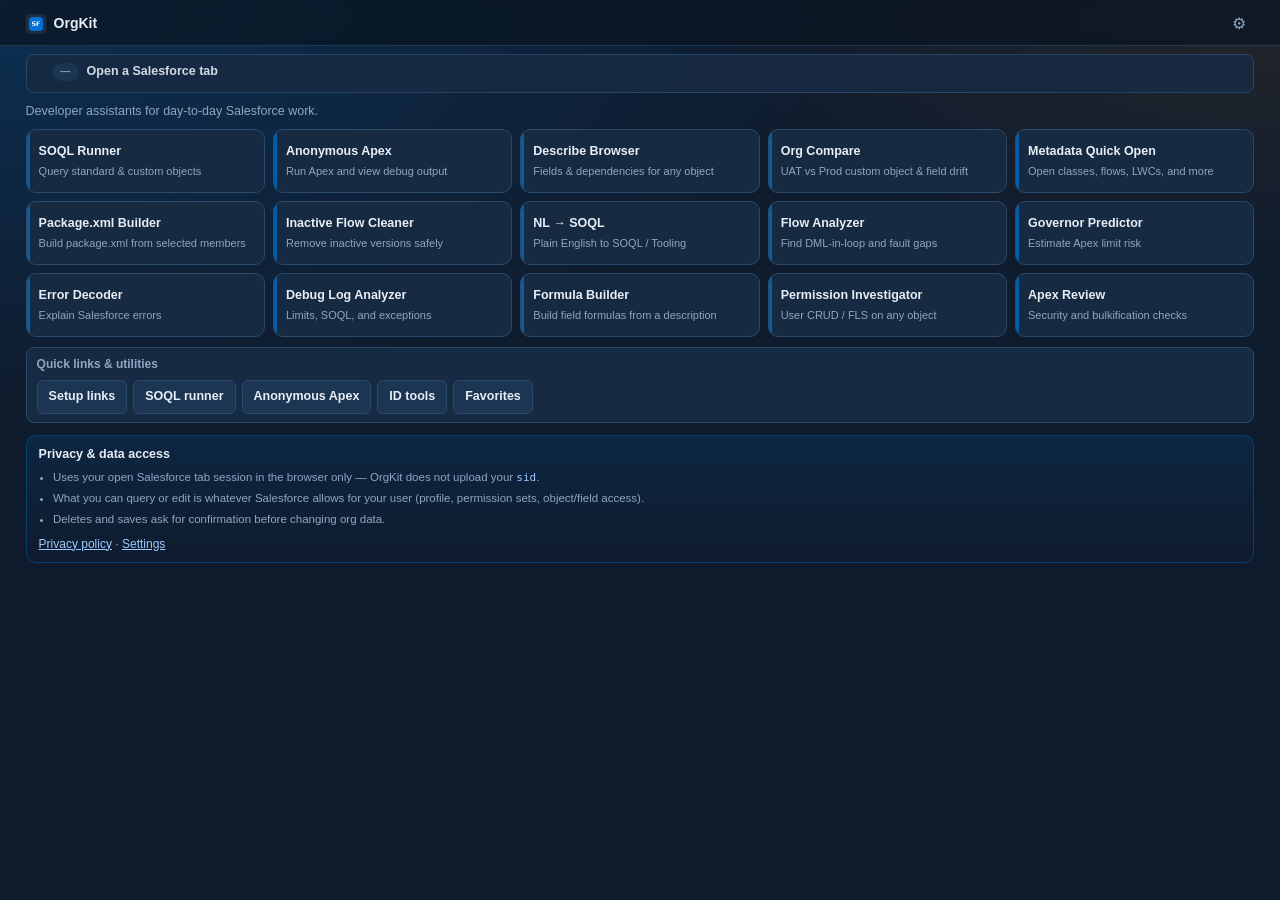
==== commit 370a7363: "Add OrgKit Org Compare for dual-org object/field drift (1.8.0). Compare custom object and field inve" ====
--- a/extension/app/index.html
+++ b/extension/app/index.html
@@ -25,77 +25,25 @@
     <div id="orgMeta" class="org-meta"></div>
   </section>
 
-  <!-- SESSION WORKBENCH (home) -->
+  <!-- HOME HUB -->
   <section id="view-home" class="view active">
-    <p class="lede">Session Workbench — pick up where you left off in this org.</p>
-
-    <div class="wb-launch" id="wbLaunch">
-      <button type="button" class="btn primary" data-open="soql-run">SOQL</button>
-      <button type="button" class="btn" data-open="anon-apex">Anon Apex</button>
-      <button type="button" class="btn" data-open="describe">Describe</button>
-      <button type="button" class="btn" data-open="meta-open">Metadata</button>
-      <button type="button" class="btn" data-open="logs">Debug logs</button>
-      <button type="button" class="btn" data-open="ids">Record / ID</button>
-    </div>
-
-    <div class="wb-grid">
-      <div class="wb-card">
-        <div class="wb-card-head">
-          <h3>Continue</h3>
-          <button type="button" class="linkish" id="wbClearContinue" title="Clear continue list">Clear</button>
-        </div>
-        <p class="hint wb-hint">Recent SOQL, Apex, describe, and metadata actions for this org (local only).</p>
-        <div id="wbContinue" class="wb-list"></div>
-      </div>
-      <div class="wb-card">
-        <div class="wb-card-head">
-          <h3>Pinned for this org</h3>
-          <button type="button" class="linkish" data-open="soql-run">Library</button>
-        </div>
-        <p class="hint wb-hint">Pinned queries from your SOQL library.</p>
-        <div id="wbPinned" class="wb-list"></div>
-      </div>
-    </div>
-
-    <div class="wb-card wb-scratch">
-      <div class="wb-card-head">
-        <h3>Scratch pad</h3>
-        <span class="hint" id="wbScratchHint">Saved per org in this browser</span>
-      </div>
-      <div class="wb-scratch-grid">
-        <div>
-          <label class="label" for="wbScratchSoql">SOQL</label>
-          <textarea id="wbScratchSoql" class="textarea" rows="4" placeholder="SELECT Id, Name FROM Account LIMIT 10" spellcheck="false"></textarea>
-          <button type="button" class="btn" id="wbOpenScratchSoql">Open in SOQL Runner</button>
-        </div>
-        <div>
-          <label class="label" for="wbScratchApex">Anonymous Apex</label>
-          <textarea id="wbScratchApex" class="textarea" rows="4" placeholder="System.debug('hello');" spellcheck="false"></textarea>
-          <button type="button" class="btn" id="wbOpenScratchApex">Open in Anon Apex</button>
-        </div>
-      </div>
-    </div>
-
-    <details class="wb-tools" id="wbAllTools">
-      <summary>All tools</summary>
-      <div class="feature-grid" id="featureGrid"></div>
-      <div class="extras">
-        <div class="label" style="margin-top:0">Quick links &amp; utilities</div>
-        <div class="util-row">
-          <button type="button" class="btn" data-open="links">Setup links</button>
-          <button type="button" class="btn" data-open="soql-run">SOQL runner</button>
-          <button type="button" class="btn" data-open="anon-apex">Anonymous Apex</button>
-          <button type="button" class="btn" data-open="ids">ID tools</button>
-          <button type="button" class="btn" data-open="favs">Favorites</button>
-        </div>
-      </div>
-    </details>
-
+    <p class="lede">Developer assistants for day-to-day Salesforce work.</p>
+    <div class="feature-grid" id="featureGrid"></div>
+    <div class="extras">
+      <div class="label" style="margin-top:0">Quick links &amp; utilities</div>
+      <div class="util-row">
+        <button type="button" class="btn" data-open="links">Setup links</button>
+        <button type="button" class="btn" data-open="soql-run">SOQL runner</button>
+        <button type="button" class="btn" data-open="anon-apex">Anonymous Apex</button>
+        <button type="button" class="btn" data-open="ids">ID tools</button>
+        <button type="button" class="btn" data-open="favs">Favorites</button>
+      </div>
+    </div>
     <div class="trust-card">
       <strong>Privacy &amp; data access</strong>
       <ul>
         <li>Uses your open Salesforce tab session in the browser only — OrgKit does not upload your <code>sid</code>.</li>
-        <li>Workbench history and scratch pad stay in local browser storage for this org key.</li>
+        <li>What you can query or edit is whatever Salesforce allows for your user (profile, permission sets, object/field access).</li>
         <li>Deletes and saves ask for confirmation before changing org data.</li>
       </ul>
       <p class="trust-links">
@@ -236,6 +184,51 @@
     <div id="describeFields" class="describe-list"></div>
     <div id="describeDetail" class="report"></div>
     <div id="describeDependent" class="report"></div>
+  </section>
+
+  <!-- FEATURE: Org Compare -->
+  <section id="view-org-compare" class="view">
+    <p class="hint">
+      Compare custom object and field inventory between two logged-in Salesforce orgs (UAT vs Prod drift).
+      Uses open tab / cookie sessions only — no passwords, and <code>sid</code> is never stored.
+    </p>
+    <div class="compare-pickers">
+      <div class="compare-picker">
+        <label class="label" for="compareOrgLeft">Left org (A)</label>
+        <select id="compareOrgLeft" class="select block-select"></select>
+      </div>
+      <div class="compare-picker">
+        <label class="label" for="compareOrgRight">Right org (B)</label>
+        <select id="compareOrgRight" class="select block-select"></select>
+      </div>
+    </div>
+    <div class="row wrap" style="margin-top:8px">
+      <label class="label tight" for="compareMode">Scope</label>
+      <select id="compareMode" class="select" title="Which objects to describe">
+        <option value="custom" selected>Custom objects + CMDT</option>
+        <option value="custom-no-mdt">Custom objects only (__c)</option>
+        <option value="all">All objects (slower)</option>
+      </select>
+      <label class="check-inline">
+        <input type="checkbox" id="compareCustomFieldsOnly" />
+        Diff custom fields only
+      </label>
+      <button type="button" class="btn" id="refreshCompareOrgs">Refresh orgs</button>
+      <button type="button" class="btn primary" id="runOrgCompare">Compare</button>
+    </div>
+    <div id="compareStatus" class="hint"></div>
+    <div id="compareSummary" class="compare-summary hidden"></div>
+    <div id="compareTabs" class="compare-tabs hidden" role="tablist">
+      <button type="button" class="compare-tab active" data-compare-tab="onlyA">Only in A</button>
+      <button type="button" class="compare-tab" data-compare-tab="onlyB">Only in B</button>
+      <button type="button" class="compare-tab" data-compare-tab="differ">Differ</button>
+    </div>
+    <input type="search" id="compareFilter" class="input hidden" placeholder="Filter objects / fields…" style="margin-top:8px" />
+    <div class="row wrap compare-actions hidden" id="compareActions">
+      <button type="button" class="btn" id="copyCompareApiNames">Copy API names</button>
+      <button type="button" class="btn" id="copyComparePackageMembers">Copy package.xml members</button>
+    </div>
+    <div id="compareResults" class="compare-results"></div>
   </section>
 
   <!-- FEATURE: Metadata Quick Open -->
--- a/extension/app/app.css
+++ b/extension/app/app.css
@@ -310,141 +310,6 @@
 }
 .util-row { display: flex; flex-wrap: wrap; gap: 6px; margin-top: 8px; }
 
-/* Session Workbench */
-.wb-launch {
-  display: flex;
-  flex-wrap: wrap;
-  gap: 6px;
-  margin: 0 0 12px;
-}
-.wb-grid {
-  display: grid;
-  grid-template-columns: 1fr 1fr;
-  gap: 10px;
-  margin-bottom: 10px;
-}
-@media (max-width: 720px) {
-  .wb-grid { grid-template-columns: 1fr; }
-}
-.wb-card {
-  border: 1px solid var(--border);
-  background: var(--surface);
-  border-radius: 10px;
-  padding: 10px 12px;
-}
-.wb-card-head {
-  display: flex;
-  align-items: center;
-  justify-content: space-between;
-  gap: 8px;
-  margin-bottom: 2px;
-}
-.wb-card-head h3 {
-  margin: 0;
-  font-size: 13px;
-  font-weight: 700;
-}
-.wb-hint { margin: 0 0 8px; }
-.wb-list {
-  display: flex;
-  flex-direction: column;
-  gap: 6px;
-  max-height: 220px;
-  overflow: auto;
-}
-.wb-item {
-  display: flex;
-  flex-direction: column;
-  align-items: flex-start;
-  gap: 2px;
-  width: 100%;
-  text-align: left;
-  border: 1px solid var(--border);
-  background: var(--surface-2);
-  color: var(--text);
-  border-radius: 8px;
-  padding: 8px 10px;
-  font: inherit;
-  cursor: pointer;
-}
-.wb-item:hover {
-  border-color: var(--accent);
-}
-.wb-item:focus-visible {
-  outline: 2px solid var(--accent);
-  outline-offset: 1px;
-}
-.wb-item-top {
-  display: flex;
-  align-items: center;
-  gap: 6px;
-  width: 100%;
-}
-.wb-tag {
-  flex: 0 0 auto;
-  font-size: 10px;
-  font-weight: 700;
-  letter-spacing: 0.02em;
-  text-transform: uppercase;
-  color: #9ec9ff;
-  background: var(--accent-soft);
-  border-radius: 4px;
-  padding: 1px 5px;
-}
-.wb-item-title {
-  flex: 1;
-  min-width: 0;
-  font-size: 12.5px;
-  font-weight: 650;
-  white-space: nowrap;
-  overflow: hidden;
-  text-overflow: ellipsis;
-}
-.wb-item-time {
-  flex: 0 0 auto;
-  font-size: 10.5px;
-  color: var(--muted);
-}
-.wb-item-detail {
-  font-family: var(--mono);
-  font-size: 11px;
-  color: var(--muted);
-  white-space: nowrap;
-  overflow: hidden;
-  text-overflow: ellipsis;
-  max-width: 100%;
-}
-.wb-empty {
-  color: var(--muted);
-  font-size: 12px;
-  padding: 6px 2px;
-}
-.wb-scratch { margin-bottom: 10px; }
-.wb-scratch-grid {
-  display: grid;
-  grid-template-columns: 1fr 1fr;
-  gap: 10px;
-}
-@media (max-width: 720px) {
-  .wb-scratch-grid { grid-template-columns: 1fr; }
-}
-.wb-scratch-grid .btn { margin-top: 6px; }
-.wb-tools {
-  margin: 0 0 10px;
-  border: 1px solid var(--border);
-  border-radius: 10px;
-  background: var(--surface);
-  padding: 8px 12px 12px;
-}
-.wb-tools > summary {
-  cursor: pointer;
-  font-weight: 700;
-  font-size: 13px;
-  padding: 4px 0 8px;
-  color: var(--text);
-}
-.wb-tools[open] > summary { border-bottom: 1px solid var(--border); margin-bottom: 10px; }
-
 .label {
   display: block;
   margin: 8px 0 4px;
@@ -1166,3 +1031,115 @@
     justify-content: flex-start;
   }
 }
+
+/* Org Compare */
+.compare-pickers {
+  display: grid;
+  grid-template-columns: 1fr 1fr;
+  gap: 10px;
+}
+@media (max-width: 640px) {
+  .compare-pickers { grid-template-columns: 1fr; }
+}
+.compare-picker .label { margin-top: 0; }
+.check-inline {
+  display: inline-flex;
+  align-items: center;
+  gap: 6px;
+  color: var(--muted);
+  font-size: 12px;
+  margin: 0;
+  cursor: pointer;
+  user-select: none;
+}
+.check-inline input { margin: 0; }
+.compare-summary {
+  display: flex;
+  flex-wrap: wrap;
+  gap: 8px;
+  margin: 8px 0;
+}
+.compare-stat {
+  padding: 6px 10px;
+  border: 1px solid var(--border);
+  border-radius: 8px;
+  background: var(--surface);
+  font-size: 12px;
+  color: var(--muted);
+}
+.compare-stat strong {
+  display: block;
+  color: var(--text);
+  font-size: 16px;
+  font-weight: 700;
+  line-height: 1.2;
+}
+.compare-tabs {
+  display: flex;
+  gap: 4px;
+  margin-top: 8px;
+  border-bottom: 1px solid var(--border);
+}
+.compare-tab {
+  border: 0;
+  border-bottom: 2px solid transparent;
+  background: transparent;
+  color: var(--muted);
+  padding: 8px 12px;
+  font: inherit;
+  font-weight: 650;
+  cursor: pointer;
+  margin-bottom: -1px;
+}
+.compare-tab:hover { color: var(--text); }
+.compare-tab.active {
+  color: var(--accent-hover);
+  border-bottom-color: var(--accent);
+}
+.compare-actions { margin-top: 8px; }
+.compare-results {
+  margin-top: 8px;
+  max-height: 360px;
+  overflow: auto;
+  border: 1px solid var(--border);
+  border-radius: 8px;
+  background: var(--surface);
+}
+html.shell-wide .compare-results {
+  max-height: min(55vh, 520px);
+}
+.compare-row {
+  padding: 10px 12px;
+  border-bottom: 1px solid rgba(42, 74, 107, 0.35);
+}
+.compare-row:last-child { border-bottom: 0; }
+.compare-row-head {
+  display: flex;
+  flex-wrap: wrap;
+  gap: 6px 10px;
+  align-items: baseline;
+}
+.compare-row-head code {
+  font-family: var(--mono);
+  font-size: 12.5px;
+  color: #b7d0ea;
+}
+.compare-row-head .muted { color: var(--muted); font-size: 11.5px; }
+.compare-field-list {
+  margin: 6px 0 0;
+  padding-left: 1.1rem;
+  color: var(--muted);
+  font-size: 12px;
+}
+.compare-field-list li { margin: 2px 0; }
+.compare-field-list code {
+  font-family: var(--mono);
+  font-size: 11.5px;
+  color: #c5d8ec;
+}
+.compare-empty {
+  padding: 16px 12px;
+  color: var(--muted);
+  text-align: center;
+  font-size: 12.5px;
+}
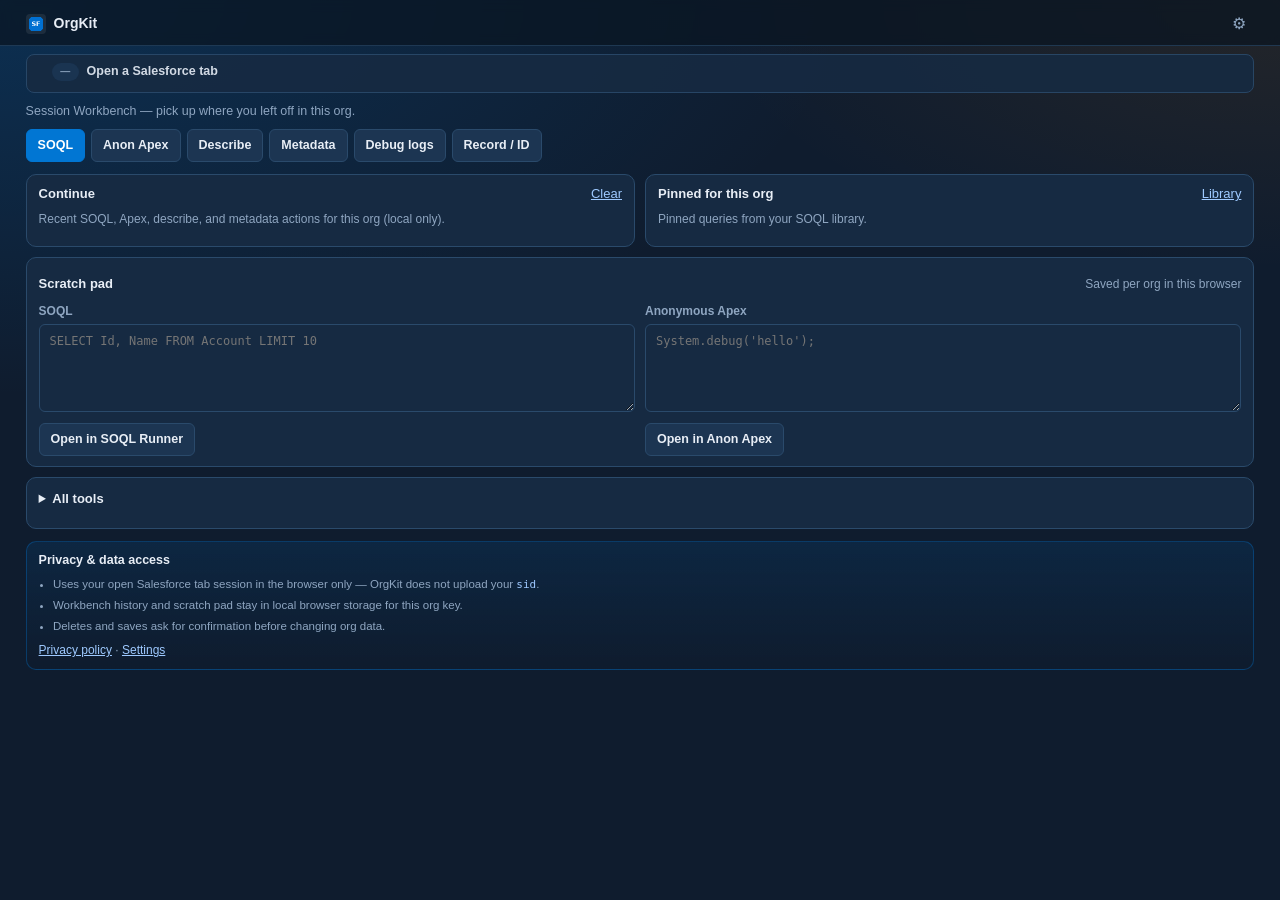
==== commit da604847: "Merge 6afc85a0d6227c11261603f8ce4b7f8d186a1a9b into d1992feb10683f2f7777432042c6ee4859605baf" ====
--- a/extension/app/index.html
+++ b/extension/app/index.html
@@ -25,25 +25,77 @@
     <div id="orgMeta" class="org-meta"></div>
   </section>
 
-  <!-- HOME HUB -->
+  <!-- SESSION WORKBENCH (home) -->
   <section id="view-home" class="view active">
-    <p class="lede">Developer assistants for day-to-day Salesforce work.</p>
-    <div class="feature-grid" id="featureGrid"></div>
-    <div class="extras">
-      <div class="label" style="margin-top:0">Quick links &amp; utilities</div>
-      <div class="util-row">
-        <button type="button" class="btn" data-open="links">Setup links</button>
-        <button type="button" class="btn" data-open="soql-run">SOQL runner</button>
-        <button type="button" class="btn" data-open="anon-apex">Anonymous Apex</button>
-        <button type="button" class="btn" data-open="ids">ID tools</button>
-        <button type="button" class="btn" data-open="favs">Favorites</button>
-      </div>
-    </div>
+    <p class="lede">Session Workbench — pick up where you left off in this org.</p>
+
+    <div class="wb-launch" id="wbLaunch">
+      <button type="button" class="btn primary" data-open="soql-run">SOQL</button>
+      <button type="button" class="btn" data-open="anon-apex">Anon Apex</button>
+      <button type="button" class="btn" data-open="describe">Describe</button>
+      <button type="button" class="btn" data-open="meta-open">Metadata</button>
+      <button type="button" class="btn" data-open="logs">Debug logs</button>
+      <button type="button" class="btn" data-open="ids">Record / ID</button>
+    </div>
+
+    <div class="wb-grid">
+      <div class="wb-card">
+        <div class="wb-card-head">
+          <h3>Continue</h3>
+          <button type="button" class="linkish" id="wbClearContinue" title="Clear continue list">Clear</button>
+        </div>
+        <p class="hint wb-hint">Recent SOQL, Apex, describe, and metadata actions for this org (local only).</p>
+        <div id="wbContinue" class="wb-list"></div>
+      </div>
+      <div class="wb-card">
+        <div class="wb-card-head">
+          <h3>Pinned for this org</h3>
+          <button type="button" class="linkish" data-open="soql-run">Library</button>
+        </div>
+        <p class="hint wb-hint">Pinned queries from your SOQL library.</p>
+        <div id="wbPinned" class="wb-list"></div>
+      </div>
+    </div>
+
+    <div class="wb-card wb-scratch">
+      <div class="wb-card-head">
+        <h3>Scratch pad</h3>
+        <span class="hint" id="wbScratchHint">Saved per org in this browser</span>
+      </div>
+      <div class="wb-scratch-grid">
+        <div>
+          <label class="label" for="wbScratchSoql">SOQL</label>
+          <textarea id="wbScratchSoql" class="textarea" rows="4" placeholder="SELECT Id, Name FROM Account LIMIT 10" spellcheck="false"></textarea>
+          <button type="button" class="btn" id="wbOpenScratchSoql">Open in SOQL Runner</button>
+        </div>
+        <div>
+          <label class="label" for="wbScratchApex">Anonymous Apex</label>
+          <textarea id="wbScratchApex" class="textarea" rows="4" placeholder="System.debug('hello');" spellcheck="false"></textarea>
+          <button type="button" class="btn" id="wbOpenScratchApex">Open in Anon Apex</button>
+        </div>
+      </div>
+    </div>
+
+    <details class="wb-tools" id="wbAllTools">
+      <summary>All tools</summary>
+      <div class="feature-grid" id="featureGrid"></div>
+      <div class="extras">
+        <div class="label" style="margin-top:0">Quick links &amp; utilities</div>
+        <div class="util-row">
+          <button type="button" class="btn" data-open="links">Setup links</button>
+          <button type="button" class="btn" data-open="soql-run">SOQL runner</button>
+          <button type="button" class="btn" data-open="anon-apex">Anonymous Apex</button>
+          <button type="button" class="btn" data-open="ids">ID tools</button>
+          <button type="button" class="btn" data-open="favs">Favorites</button>
+        </div>
+      </div>
+    </details>
+
     <div class="trust-card">
       <strong>Privacy &amp; data access</strong>
       <ul>
         <li>Uses your open Salesforce tab session in the browser only — OrgKit does not upload your <code>sid</code>.</li>
-        <li>What you can query or edit is whatever Salesforce allows for your user (profile, permission sets, object/field access).</li>
+        <li>Workbench history and scratch pad stay in local browser storage for this org key.</li>
         <li>Deletes and saves ask for confirmation before changing org data.</li>
       </ul>
       <p class="trust-links">
@@ -184,51 +236,6 @@
     <div id="describeFields" class="describe-list"></div>
     <div id="describeDetail" class="report"></div>
     <div id="describeDependent" class="report"></div>
-  </section>
-
-  <!-- FEATURE: Org Compare -->
-  <section id="view-org-compare" class="view">
-    <p class="hint">
-      Compare custom object and field inventory between two logged-in Salesforce orgs (UAT vs Prod drift).
-      Uses open tab / cookie sessions only — no passwords, and <code>sid</code> is never stored.
-    </p>
-    <div class="compare-pickers">
-      <div class="compare-picker">
-        <label class="label" for="compareOrgLeft">Left org (A)</label>
-        <select id="compareOrgLeft" class="select block-select"></select>
-      </div>
-      <div class="compare-picker">
-        <label class="label" for="compareOrgRight">Right org (B)</label>
-        <select id="compareOrgRight" class="select block-select"></select>
-      </div>
-    </div>
-    <div class="row wrap" style="margin-top:8px">
-      <label class="label tight" for="compareMode">Scope</label>
-      <select id="compareMode" class="select" title="Which objects to describe">
-        <option value="custom" selected>Custom objects + CMDT</option>
-        <option value="custom-no-mdt">Custom objects only (__c)</option>
-        <option value="all">All objects (slower)</option>
-      </select>
-      <label class="check-inline">
-        <input type="checkbox" id="compareCustomFieldsOnly" />
-        Diff custom fields only
-      </label>
-      <button type="button" class="btn" id="refreshCompareOrgs">Refresh orgs</button>
-      <button type="button" class="btn primary" id="runOrgCompare">Compare</button>
-    </div>
-    <div id="compareStatus" class="hint"></div>
-    <div id="compareSummary" class="compare-summary hidden"></div>
-    <div id="compareTabs" class="compare-tabs hidden" role="tablist">
-      <button type="button" class="compare-tab active" data-compare-tab="onlyA">Only in A</button>
-      <button type="button" class="compare-tab" data-compare-tab="onlyB">Only in B</button>
-      <button type="button" class="compare-tab" data-compare-tab="differ">Differ</button>
-    </div>
-    <input type="search" id="compareFilter" class="input hidden" placeholder="Filter objects / fields…" style="margin-top:8px" />
-    <div class="row wrap compare-actions hidden" id="compareActions">
-      <button type="button" class="btn" id="copyCompareApiNames">Copy API names</button>
-      <button type="button" class="btn" id="copyComparePackageMembers">Copy package.xml members</button>
-    </div>
-    <div id="compareResults" class="compare-results"></div>
   </section>
 
   <!-- FEATURE: Metadata Quick Open -->
--- a/extension/app/app.css
+++ b/extension/app/app.css
@@ -310,6 +310,141 @@
 }
 .util-row { display: flex; flex-wrap: wrap; gap: 6px; margin-top: 8px; }
 
+/* Session Workbench */
+.wb-launch {
+  display: flex;
+  flex-wrap: wrap;
+  gap: 6px;
+  margin: 0 0 12px;
+}
+.wb-grid {
+  display: grid;
+  grid-template-columns: 1fr 1fr;
+  gap: 10px;
+  margin-bottom: 10px;
+}
+@media (max-width: 720px) {
+  .wb-grid { grid-template-columns: 1fr; }
+}
+.wb-card {
+  border: 1px solid var(--border);
+  background: var(--surface);
+  border-radius: 10px;
+  padding: 10px 12px;
+}
+.wb-card-head {
+  display: flex;
+  align-items: center;
+  justify-content: space-between;
+  gap: 8px;
+  margin-bottom: 2px;
+}
+.wb-card-head h3 {
+  margin: 0;
+  font-size: 13px;
+  font-weight: 700;
+}
+.wb-hint { margin: 0 0 8px; }
+.wb-list {
+  display: flex;
+  flex-direction: column;
+  gap: 6px;
+  max-height: 220px;
+  overflow: auto;
+}
+.wb-item {
+  display: flex;
+  flex-direction: column;
+  align-items: flex-start;
+  gap: 2px;
+  width: 100%;
+  text-align: left;
+  border: 1px solid var(--border);
+  background: var(--surface-2);
+  color: var(--text);
+  border-radius: 8px;
+  padding: 8px 10px;
+  font: inherit;
+  cursor: pointer;
+}
+.wb-item:hover {
+  border-color: var(--accent);
+}
+.wb-item:focus-visible {
+  outline: 2px solid var(--accent);
+  outline-offset: 1px;
+}
+.wb-item-top {
+  display: flex;
+  align-items: center;
+  gap: 6px;
+  width: 100%;
+}
+.wb-tag {
+  flex: 0 0 auto;
+  font-size: 10px;
+  font-weight: 700;
+  letter-spacing: 0.02em;
+  text-transform: uppercase;
+  color: #9ec9ff;
+  background: var(--accent-soft);
+  border-radius: 4px;
+  padding: 1px 5px;
+}
+.wb-item-title {
+  flex: 1;
+  min-width: 0;
+  font-size: 12.5px;
+  font-weight: 650;
+  white-space: nowrap;
+  overflow: hidden;
+  text-overflow: ellipsis;
+}
+.wb-item-time {
+  flex: 0 0 auto;
+  font-size: 10.5px;
+  color: var(--muted);
+}
+.wb-item-detail {
+  font-family: var(--mono);
+  font-size: 11px;
+  color: var(--muted);
+  white-space: nowrap;
+  overflow: hidden;
+  text-overflow: ellipsis;
+  max-width: 100%;
+}
+.wb-empty {
+  color: var(--muted);
+  font-size: 12px;
+  padding: 6px 2px;
+}
+.wb-scratch { margin-bottom: 10px; }
+.wb-scratch-grid {
+  display: grid;
+  grid-template-columns: 1fr 1fr;
+  gap: 10px;
+}
+@media (max-width: 720px) {
+  .wb-scratch-grid { grid-template-columns: 1fr; }
+}
+.wb-scratch-grid .btn { margin-top: 6px; }
+.wb-tools {
+  margin: 0 0 10px;
+  border: 1px solid var(--border);
+  border-radius: 10px;
+  background: var(--surface);
+  padding: 8px 12px 12px;
+}
+.wb-tools > summary {
+  cursor: pointer;
+  font-weight: 700;
+  font-size: 13px;
+  padding: 4px 0 8px;
+  color: var(--text);
+}
+.wb-tools[open] > summary { border-bottom: 1px solid var(--border); margin-bottom: 10px; }
+
 .label {
   display: block;
   margin: 8px 0 4px;
@@ -1031,115 +1166,3 @@
     justify-content: flex-start;
   }
 }
-
-/* Org Compare */
-.compare-pickers {
-  display: grid;
-  grid-template-columns: 1fr 1fr;
-  gap: 10px;
-}
-@media (max-width: 640px) {
-  .compare-pickers { grid-template-columns: 1fr; }
-}
-.compare-picker .label { margin-top: 0; }
-.check-inline {
-  display: inline-flex;
-  align-items: center;
-  gap: 6px;
-  color: var(--muted);
-  font-size: 12px;
-  margin: 0;
-  cursor: pointer;
-  user-select: none;
-}
-.check-inline input { margin: 0; }
-.compare-summary {
-  display: flex;
-  flex-wrap: wrap;
-  gap: 8px;
-  margin: 8px 0;
-}
-.compare-stat {
-  padding: 6px 10px;
-  border: 1px solid var(--border);
-  border-radius: 8px;
-  background: var(--surface);
-  font-size: 12px;
-  color: var(--muted);
-}
-.compare-stat strong {
-  display: block;
-  color: var(--text);
-  font-size: 16px;
-  font-weight: 700;
-  line-height: 1.2;
-}
-.compare-tabs {
-  display: flex;
-  gap: 4px;
-  margin-top: 8px;
-  border-bottom: 1px solid var(--border);
-}
-.compare-tab {
-  border: 0;
-  border-bottom: 2px solid transparent;
-  background: transparent;
-  color: var(--muted);
-  padding: 8px 12px;
-  font: inherit;
-  font-weight: 650;
-  cursor: pointer;
-  margin-bottom: -1px;
-}
-.compare-tab:hover { color: var(--text); }
-.compare-tab.active {
-  color: var(--accent-hover);
-  border-bottom-color: var(--accent);
-}
-.compare-actions { margin-top: 8px; }
-.compare-results {
-  margin-top: 8px;
-  max-height: 360px;
-  overflow: auto;
-  border: 1px solid var(--border);
-  border-radius: 8px;
-  background: var(--surface);
-}
-html.shell-wide .compare-results {
-  max-height: min(55vh, 520px);
-}
-.compare-row {
-  padding: 10px 12px;
-  border-bottom: 1px solid rgba(42, 74, 107, 0.35);
-}
-.compare-row:last-child { border-bottom: 0; }
-.compare-row-head {
-  display: flex;
-  flex-wrap: wrap;
-  gap: 6px 10px;
-  align-items: baseline;
-}
-.compare-row-head code {
-  font-family: var(--mono);
-  font-size: 12.5px;
-  color: #b7d0ea;
-}
-.compare-row-head .muted { color: var(--muted); font-size: 11.5px; }
-.compare-field-list {
-  margin: 6px 0 0;
-  padding-left: 1.1rem;
-  color: var(--muted);
-  font-size: 12px;
-}
-.compare-field-list li { margin: 2px 0; }
-.compare-field-list code {
-  font-family: var(--mono);
-  font-size: 11.5px;
-  color: #c5d8ec;
-}
-.compare-empty {
-  padding: 16px 12px;
-  color: var(--muted);
-  text-align: center;
-  font-size: 12.5px;
-}
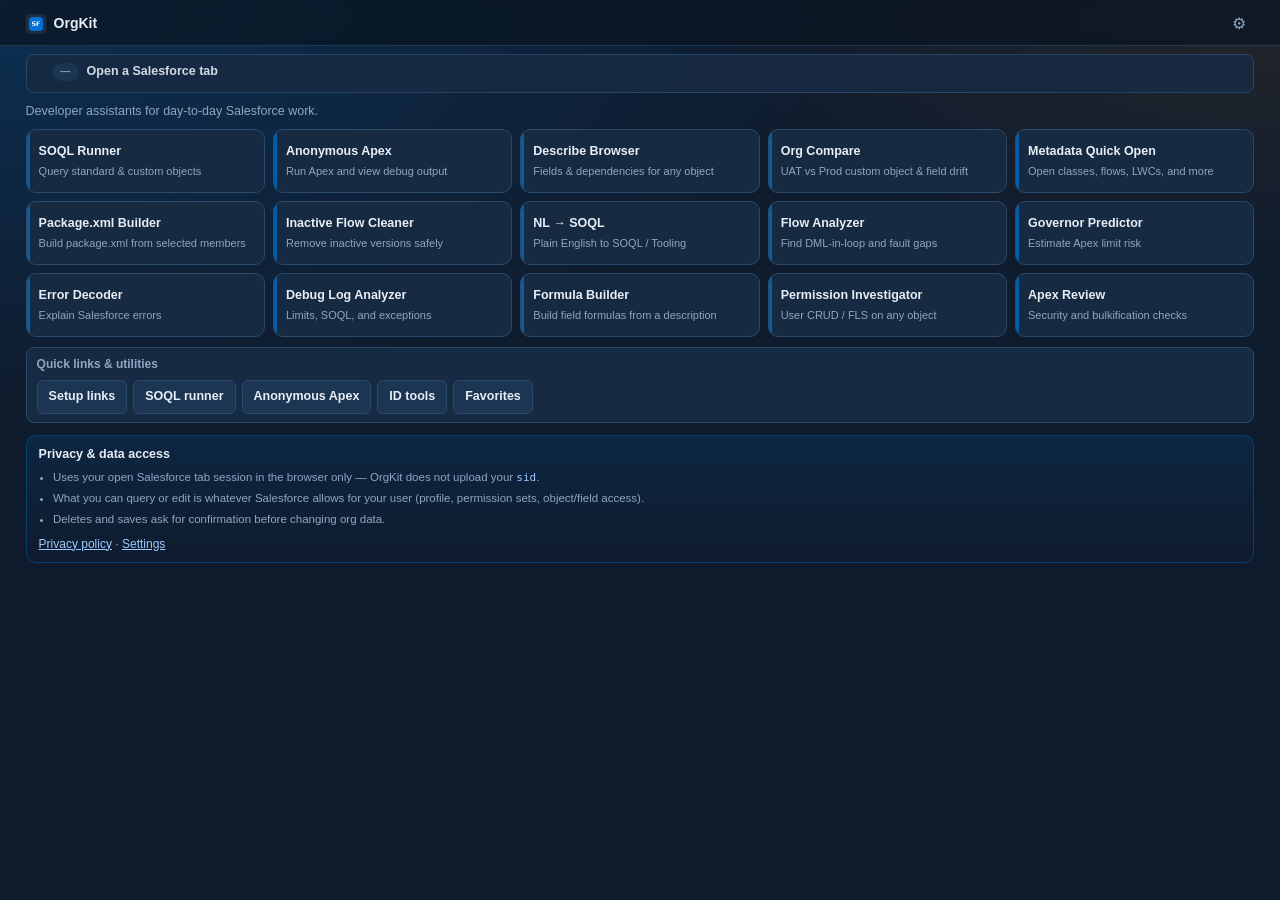
==== commit baf4c201: "Merge 91b9ccab565d26bd639c565160d18450fbec2fd0 into d1992feb10683f2f7777432042c6ee4859605baf" ====
--- a/extension/app/index.html
+++ b/extension/app/index.html
@@ -25,77 +25,25 @@
     <div id="orgMeta" class="org-meta"></div>
   </section>
 
-  <!-- SESSION WORKBENCH (home) -->
+  <!-- HOME HUB -->
   <section id="view-home" class="view active">
-    <p class="lede">Session Workbench — pick up where you left off in this org.</p>
-
-    <div class="wb-launch" id="wbLaunch">
-      <button type="button" class="btn primary" data-open="soql-run">SOQL</button>
-      <button type="button" class="btn" data-open="anon-apex">Anon Apex</button>
-      <button type="button" class="btn" data-open="describe">Describe</button>
-      <button type="button" class="btn" data-open="meta-open">Metadata</button>
-      <button type="button" class="btn" data-open="logs">Debug logs</button>
-      <button type="button" class="btn" data-open="ids">Record / ID</button>
-    </div>
-
-    <div class="wb-grid">
-      <div class="wb-card">
-        <div class="wb-card-head">
-          <h3>Continue</h3>
-          <button type="button" class="linkish" id="wbClearContinue" title="Clear continue list">Clear</button>
-        </div>
-        <p class="hint wb-hint">Recent SOQL, Apex, describe, and metadata actions for this org (local only).</p>
-        <div id="wbContinue" class="wb-list"></div>
-      </div>
-      <div class="wb-card">
-        <div class="wb-card-head">
-          <h3>Pinned for this org</h3>
-          <button type="button" class="linkish" data-open="soql-run">Library</button>
-        </div>
-        <p class="hint wb-hint">Pinned queries from your SOQL library.</p>
-        <div id="wbPinned" class="wb-list"></div>
-      </div>
-    </div>
-
-    <div class="wb-card wb-scratch">
-      <div class="wb-card-head">
-        <h3>Scratch pad</h3>
-        <span class="hint" id="wbScratchHint">Saved per org in this browser</span>
-      </div>
-      <div class="wb-scratch-grid">
-        <div>
-          <label class="label" for="wbScratchSoql">SOQL</label>
-          <textarea id="wbScratchSoql" class="textarea" rows="4" placeholder="SELECT Id, Name FROM Account LIMIT 10" spellcheck="false"></textarea>
-          <button type="button" class="btn" id="wbOpenScratchSoql">Open in SOQL Runner</button>
-        </div>
-        <div>
-          <label class="label" for="wbScratchApex">Anonymous Apex</label>
-          <textarea id="wbScratchApex" class="textarea" rows="4" placeholder="System.debug('hello');" spellcheck="false"></textarea>
-          <button type="button" class="btn" id="wbOpenScratchApex">Open in Anon Apex</button>
-        </div>
-      </div>
-    </div>
-
-    <details class="wb-tools" id="wbAllTools">
-      <summary>All tools</summary>
-      <div class="feature-grid" id="featureGrid"></div>
-      <div class="extras">
-        <div class="label" style="margin-top:0">Quick links &amp; utilities</div>
-        <div class="util-row">
-          <button type="button" class="btn" data-open="links">Setup links</button>
-          <button type="button" class="btn" data-open="soql-run">SOQL runner</button>
-          <button type="button" class="btn" data-open="anon-apex">Anonymous Apex</button>
-          <button type="button" class="btn" data-open="ids">ID tools</button>
-          <button type="button" class="btn" data-open="favs">Favorites</button>
-        </div>
-      </div>
-    </details>
-
+    <p class="lede">Developer assistants for day-to-day Salesforce work.</p>
+    <div class="feature-grid" id="featureGrid"></div>
+    <div class="extras">
+      <div class="label" style="margin-top:0">Quick links &amp; utilities</div>
+      <div class="util-row">
+        <button type="button" class="btn" data-open="links">Setup links</button>
+        <button type="button" class="btn" data-open="soql-run">SOQL runner</button>
+        <button type="button" class="btn" data-open="anon-apex">Anonymous Apex</button>
+        <button type="button" class="btn" data-open="ids">ID tools</button>
+        <button type="button" class="btn" data-open="favs">Favorites</button>
+      </div>
+    </div>
     <div class="trust-card">
       <strong>Privacy &amp; data access</strong>
       <ul>
         <li>Uses your open Salesforce tab session in the browser only — OrgKit does not upload your <code>sid</code>.</li>
-        <li>Workbench history and scratch pad stay in local browser storage for this org key.</li>
+        <li>What you can query or edit is whatever Salesforce allows for your user (profile, permission sets, object/field access).</li>
         <li>Deletes and saves ask for confirmation before changing org data.</li>
       </ul>
       <p class="trust-links">
@@ -236,6 +184,51 @@
     <div id="describeFields" class="describe-list"></div>
     <div id="describeDetail" class="report"></div>
     <div id="describeDependent" class="report"></div>
+  </section>
+
+  <!-- FEATURE: Org Compare -->
+  <section id="view-org-compare" class="view">
+    <p class="hint">
+      Compare custom object and field inventory between two logged-in Salesforce orgs (UAT vs Prod drift).
+      Uses open tab / cookie sessions only — no passwords, and <code>sid</code> is never stored.
+    </p>
+    <div class="compare-pickers">
+      <div class="compare-picker">
+        <label class="label" for="compareOrgLeft">Left org (A)</label>
+        <select id="compareOrgLeft" class="select block-select"></select>
+      </div>
+      <div class="compare-picker">
+        <label class="label" for="compareOrgRight">Right org (B)</label>
+        <select id="compareOrgRight" class="select block-select"></select>
+      </div>
+    </div>
+    <div class="row wrap" style="margin-top:8px">
+      <label class="label tight" for="compareMode">Scope</label>
+      <select id="compareMode" class="select" title="Which objects to describe">
+        <option value="custom" selected>Custom objects + CMDT</option>
+        <option value="custom-no-mdt">Custom objects only (__c)</option>
+        <option value="all">All objects (slower)</option>
+      </select>
+      <label class="check-inline">
+        <input type="checkbox" id="compareCustomFieldsOnly" />
+        Diff custom fields only
+      </label>
+      <button type="button" class="btn" id="refreshCompareOrgs">Refresh orgs</button>
+      <button type="button" class="btn primary" id="runOrgCompare">Compare</button>
+    </div>
+    <div id="compareStatus" class="hint"></div>
+    <div id="compareSummary" class="compare-summary hidden"></div>
+    <div id="compareTabs" class="compare-tabs hidden" role="tablist">
+      <button type="button" class="compare-tab active" data-compare-tab="onlyA">Only in A</button>
+      <button type="button" class="compare-tab" data-compare-tab="onlyB">Only in B</button>
+      <button type="button" class="compare-tab" data-compare-tab="differ">Differ</button>
+    </div>
+    <input type="search" id="compareFilter" class="input hidden" placeholder="Filter objects / fields…" style="margin-top:8px" />
+    <div class="row wrap compare-actions hidden" id="compareActions">
+      <button type="button" class="btn" id="copyCompareApiNames">Copy API names</button>
+      <button type="button" class="btn" id="copyComparePackageMembers">Copy package.xml members</button>
+    </div>
+    <div id="compareResults" class="compare-results"></div>
   </section>
 
   <!-- FEATURE: Metadata Quick Open -->
--- a/extension/app/app.css
+++ b/extension/app/app.css
@@ -310,141 +310,6 @@
 }
 .util-row { display: flex; flex-wrap: wrap; gap: 6px; margin-top: 8px; }
 
-/* Session Workbench */
-.wb-launch {
-  display: flex;
-  flex-wrap: wrap;
-  gap: 6px;
-  margin: 0 0 12px;
-}
-.wb-grid {
-  display: grid;
-  grid-template-columns: 1fr 1fr;
-  gap: 10px;
-  margin-bottom: 10px;
-}
-@media (max-width: 720px) {
-  .wb-grid { grid-template-columns: 1fr; }
-}
-.wb-card {
-  border: 1px solid var(--border);
-  background: var(--surface);
-  border-radius: 10px;
-  padding: 10px 12px;
-}
-.wb-card-head {
-  display: flex;
-  align-items: center;
-  justify-content: space-between;
-  gap: 8px;
-  margin-bottom: 2px;
-}
-.wb-card-head h3 {
-  margin: 0;
-  font-size: 13px;
-  font-weight: 700;
-}
-.wb-hint { margin: 0 0 8px; }
-.wb-list {
-  display: flex;
-  flex-direction: column;
-  gap: 6px;
-  max-height: 220px;
-  overflow: auto;
-}
-.wb-item {
-  display: flex;
-  flex-direction: column;
-  align-items: flex-start;
-  gap: 2px;
-  width: 100%;
-  text-align: left;
-  border: 1px solid var(--border);
-  background: var(--surface-2);
-  color: var(--text);
-  border-radius: 8px;
-  padding: 8px 10px;
-  font: inherit;
-  cursor: pointer;
-}
-.wb-item:hover {
-  border-color: var(--accent);
-}
-.wb-item:focus-visible {
-  outline: 2px solid var(--accent);
-  outline-offset: 1px;
-}
-.wb-item-top {
-  display: flex;
-  align-items: center;
-  gap: 6px;
-  width: 100%;
-}
-.wb-tag {
-  flex: 0 0 auto;
-  font-size: 10px;
-  font-weight: 700;
-  letter-spacing: 0.02em;
-  text-transform: uppercase;
-  color: #9ec9ff;
-  background: var(--accent-soft);
-  border-radius: 4px;
-  padding: 1px 5px;
-}
-.wb-item-title {
-  flex: 1;
-  min-width: 0;
-  font-size: 12.5px;
-  font-weight: 650;
-  white-space: nowrap;
-  overflow: hidden;
-  text-overflow: ellipsis;
-}
-.wb-item-time {
-  flex: 0 0 auto;
-  font-size: 10.5px;
-  color: var(--muted);
-}
-.wb-item-detail {
-  font-family: var(--mono);
-  font-size: 11px;
-  color: var(--muted);
-  white-space: nowrap;
-  overflow: hidden;
-  text-overflow: ellipsis;
-  max-width: 100%;
-}
-.wb-empty {
-  color: var(--muted);
-  font-size: 12px;
-  padding: 6px 2px;
-}
-.wb-scratch { margin-bottom: 10px; }
-.wb-scratch-grid {
-  display: grid;
-  grid-template-columns: 1fr 1fr;
-  gap: 10px;
-}
-@media (max-width: 720px) {
-  .wb-scratch-grid { grid-template-columns: 1fr; }
-}
-.wb-scratch-grid .btn { margin-top: 6px; }
-.wb-tools {
-  margin: 0 0 10px;
-  border: 1px solid var(--border);
-  border-radius: 10px;
-  background: var(--surface);
-  padding: 8px 12px 12px;
-}
-.wb-tools > summary {
-  cursor: pointer;
-  font-weight: 700;
-  font-size: 13px;
-  padding: 4px 0 8px;
-  color: var(--text);
-}
-.wb-tools[open] > summary { border-bottom: 1px solid var(--border); margin-bottom: 10px; }
-
 .label {
   display: block;
   margin: 8px 0 4px;
@@ -1166,3 +1031,115 @@
     justify-content: flex-start;
   }
 }
+
+/* Org Compare */
+.compare-pickers {
+  display: grid;
+  grid-template-columns: 1fr 1fr;
+  gap: 10px;
+}
+@media (max-width: 640px) {
+  .compare-pickers { grid-template-columns: 1fr; }
+}
+.compare-picker .label { margin-top: 0; }
+.check-inline {
+  display: inline-flex;
+  align-items: center;
+  gap: 6px;
+  color: var(--muted);
+  font-size: 12px;
+  margin: 0;
+  cursor: pointer;
+  user-select: none;
+}
+.check-inline input { margin: 0; }
+.compare-summary {
+  display: flex;
+  flex-wrap: wrap;
+  gap: 8px;
+  margin: 8px 0;
+}
+.compare-stat {
+  padding: 6px 10px;
+  border: 1px solid var(--border);
+  border-radius: 8px;
+  background: var(--surface);
+  font-size: 12px;
+  color: var(--muted);
+}
+.compare-stat strong {
+  display: block;
+  color: var(--text);
+  font-size: 16px;
+  font-weight: 700;
+  line-height: 1.2;
+}
+.compare-tabs {
+  display: flex;
+  gap: 4px;
+  margin-top: 8px;
+  border-bottom: 1px solid var(--border);
+}
+.compare-tab {
+  border: 0;
+  border-bottom: 2px solid transparent;
+  background: transparent;
+  color: var(--muted);
+  padding: 8px 12px;
+  font: inherit;
+  font-weight: 650;
+  cursor: pointer;
+  margin-bottom: -1px;
+}
+.compare-tab:hover { color: var(--text); }
+.compare-tab.active {
+  color: var(--accent-hover);
+  border-bottom-color: var(--accent);
+}
+.compare-actions { margin-top: 8px; }
+.compare-results {
+  margin-top: 8px;
+  max-height: 360px;
+  overflow: auto;
+  border: 1px solid var(--border);
+  border-radius: 8px;
+  background: var(--surface);
+}
+html.shell-wide .compare-results {
+  max-height: min(55vh, 520px);
+}
+.compare-row {
+  padding: 10px 12px;
+  border-bottom: 1px solid rgba(42, 74, 107, 0.35);
+}
+.compare-row:last-child { border-bottom: 0; }
+.compare-row-head {
+  display: flex;
+  flex-wrap: wrap;
+  gap: 6px 10px;
+  align-items: baseline;
+}
+.compare-row-head code {
+  font-family: var(--mono);
+  font-size: 12.5px;
+  color: #b7d0ea;
+}
+.compare-row-head .muted { color: var(--muted); font-size: 11.5px; }
+.compare-field-list {
+  margin: 6px 0 0;
+  padding-left: 1.1rem;
+  color: var(--muted);
+  font-size: 12px;
+}
+.compare-field-list li { margin: 2px 0; }
+.compare-field-list code {
+  font-family: var(--mono);
+  font-size: 11.5px;
+  color: #c5d8ec;
+}
+.compare-empty {
+  padding: 16px 12px;
+  color: var(--muted);
+  text-align: center;
+  font-size: 12.5px;
+}
